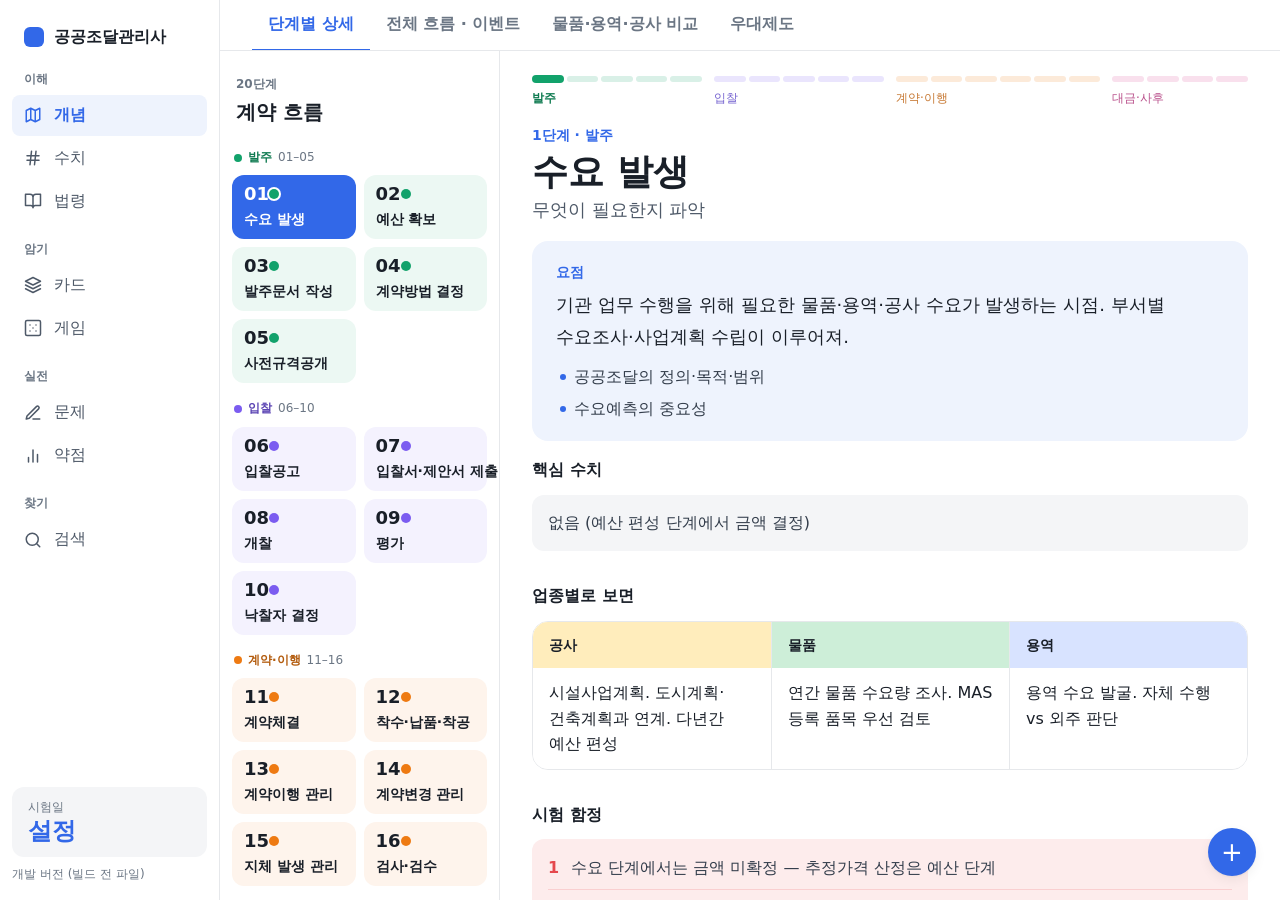
==== index.html @ 8020f6cd "법령 대조 5단계: 확정 오류 수정 146건 + 옛 값 금지 규칙 8개 - 필기 34건(1과목 점검 23건 포함, P1-038 삭제), 실기 68건, 화면·카드 44건(index." ====
<!DOCTYPE html>
<html lang="ko"><head>
<meta charset="UTF-8">
<meta name="viewport" content="width=device-width, initial-scale=1.0">
<title>공공조달관리사 학습앱 — Modernist</title>

<link rel="stylesheet" href="css/app.css">
</head>
<body data-mode="read">

<!-- 탭 바 -->
<div id="tabbar">
  <div class="sb-brand"><span class="sb-mark"></span>공공조달관리사</div>
  <nav class="sb-nav">
    <div class="sb-group" data-mode="read">이해</div>
    <button data-mode="read" class="tab-btn active" data-act="tab" data-tab="concept_tab"><svg width="18" height="18" viewBox="0 0 24 24" fill="none" stroke="currentColor" stroke-width="2" stroke-linecap="round" stroke-linejoin="round"><path d="M3 6l6-3 6 3 6-3v15l-6 3-6-3-6 3zM9 3v15M15 6v15"></path></svg><span>개념</span><em>01</em></button>
    <button data-mode="read" class="tab-btn" data-act="tab" data-tab="num_tab"><svg width="18" height="18" viewBox="0 0 24 24" fill="none" stroke="currentColor" stroke-width="2" stroke-linecap="round" stroke-linejoin="round"><path d="M4 9h16M4 15h16M10 3l-2 18M16 3l-2 18"></path></svg><span>수치</span><em>02</em></button>
    <button data-mode="read" class="tab-btn" data-act="tab" data-tab="law_tab"><svg width="18" height="18" viewBox="0 0 24 24" fill="none" stroke="currentColor" stroke-width="2" stroke-linecap="round" stroke-linejoin="round"><path d="M2 3h6a4 4 0 0 1 4 4v14a3 3 0 0 0-3-3H2zM22 3h-6a4 4 0 0 0-4 4v14a3 3 0 0 1 3-3h7z"></path></svg><span>법령</span><em>03</em></button>
    <div class="sb-group" data-mode="drill">암기</div>
    <button data-mode="drill" class="tab-btn" data-act="tab" data-tab="fc_tab"><svg width="18" height="18" viewBox="0 0 24 24" fill="none" stroke="currentColor" stroke-width="2" stroke-linecap="round" stroke-linejoin="round"><path d="M12 2L2 7l10 5 10-5-10-5zM2 17l10 5 10-5M2 12l10 5 10-5"></path></svg><span>카드</span><em>05</em></button>
    <button data-mode="drill" class="tab-btn" data-act="tab" data-tab="game_tab"><svg width="18" height="18" viewBox="0 0 24 24" fill="none" stroke="currentColor" stroke-width="2" stroke-linecap="round" stroke-linejoin="round"><path d="M4 2h16a2 2 0 0 1 2 2v16a2 2 0 0 1-2 2H4a2 2 0 0 1-2-2V4a2 2 0 0 1 2-2zM8 8h.01M16 8h.01M8 16h.01M16 16h.01M12 12h.01"></path></svg><span>게임</span><em>08</em></button>
    <div class="sb-group" data-mode="test">실전</div>
    <button data-mode="test" class="tab-btn" data-act="tab" data-tab="quiz_tab"><svg width="18" height="18" viewBox="0 0 24 24" fill="none" stroke="currentColor" stroke-width="2" stroke-linecap="round" stroke-linejoin="round"><path d="M12 20h9M16.5 3.5a2.1 2.1 0 0 1 3 3L7 19l-4 1 1-4z"></path></svg><span>문제</span><em>04</em></button>
    <button data-mode="test" class="tab-btn" data-act="tab" data-tab="weak_tab"><svg width="18" height="18" viewBox="0 0 24 24" fill="none" stroke="currentColor" stroke-width="2" stroke-linecap="round" stroke-linejoin="round"><path d="M18 20V10M12 20V4M6 20v-6"></path></svg><span>약점</span><em>06</em></button>
    <div class="sb-group">찾기</div>
    <button class="tab-btn" data-act="tab" data-tab="search_tab"><svg width="18" height="18" viewBox="0 0 24 24" fill="none" stroke="currentColor" stroke-width="2" stroke-linecap="round" stroke-linejoin="round"><path d="M21 21l-4.35-4.35M11 19a8 8 0 1 0 0-16 8 8 0 0 0 0 16z"></path></svg><span>검색</span><em>07</em></button>
  </nav>
  <button class="sb-dday" data-act="examDate" title="시험일 설정"><small>시험일</small><b id="ddayN">설정</b></button>
  <div class="build-stamp" id="buildStamp"></div>
</div>
<div class="rec-nudge" id="recNudge" role="status" hidden><span class="rn-txt"></span><button class="btn filled btn-sm" data-act="exportRec">지금 저장</button><button class="btn btn-sm" data-act="recLater">나중에</button></div>

<!-- ①③③ 마인드맵 탭 -->
<!-- 전체 플로우 -->
<div class="tab-content active" id="concept_tab" data-mode="read">
  <div class="subbar">
    <button class="sub-btn active" data-sub="sub_step" data-act="sub">단계별 상세</button>
    <button class="sub-btn" data-sub="sub_flow" data-act="sub">전체 흐름 · 이벤트</button>
    <button class="sub-btn" data-sub="sub_cmp" data-act="sub">물품·용역·공사 비교</button>
    <button class="sub-btn" data-sub="sub_pref" data-act="sub">우대제도</button>
  </div>
  <div class="sub-content active" id="sub_step"><div class="sp-wrap"><div class="sp-index" id="step_index"></div><div class="sp-detail" id="step_root"></div></div></div>
  <div class="sub-content" id="sub_flow"><div class="page-wrap" id="flow_root"></div></div>
  <div class="sub-content" id="sub_cmp"><div class="page-wrap" id="cmp_root"></div></div>

  <div class="sub-content" id="sub_pref">
<div class="page-wrap pref">
<div class="page-title">우대제도 기업 유형별 비교</div>
<p class="page-sub mb-6">1권 4~5장. 기본 소액수의(물품·용역 2천만원 이하)에서 <b>무엇이 달라지는지</b>를 기준으로 정리</p>
<p class="page-sub page-note">※ 수치는 국가계약법 시행령(시행 2026.6.3.) 기준 요지. 실제 적용 전 국가법령정보센터 원문 확인</p>

<!-- ── 2026 법령 체크 ── -->
<div class="law-alert">
  <div class="law-alert-hd">2026.9 현행 법령 대조 결과 — 교재 수치와 다른 항목</div>
  <p class="law-alert-sub">2021.7. 국가계약법 시행령 개정으로 우대기업 수의 한도가 5천만원 → 1억원으로 올라갔고, 5천만원은 <b>1인 견적 가능 한도</b>로만 남았다. 교재(1권)가 이 개정 전 수치를 쓰고 있을 가능성이 크므로 시험에서는 <b>출제 기준 연도</b>를 먼저 확인할 것.</p>
  <div class="tbl-wrap mb-0">
  <table class="chg">
    <thead><tr><th>항목</th><th>기존 앱 내용</th><th>현행(2026.9)</th><th>근거</th></tr></thead>
    <tbody>
    <tr><td>여성기업·장애인기업 수의 한도</td><td><s>5천만원 이하</s></td><td><b class="new">2천만원 초과 ~ 1억원 이하</b><br><span class="dim">5천만원 이하는 1인 견적 가능, 초과분은 나라장터 2인 이상 견적</span></td><td>국가계약법 시행령 §26①5호가목5) / §30</td></tr>
    <tr><td>사회적기업 수의 한도</td><td><s>5천만원 이하</s><br><s>근거: 사회적기업육성법 §12</s></td><td><b class="new">2천만원 초과 ~ 1억원 이하</b><br><span class="dim">사회적협동조합·자활기업·마을기업 포함(재정경제부장관 요건 충족 시). 육성법 §12는 우선구매 조항이고, 한도 근거는 국가계약법 시행령</span></td><td>국가계약법 시행령 §26①5호가목5)다)</td></tr>
    <tr><td>소기업·소상공인</td><td>없음</td><td><b class="new">2천만원 초과 ~ 1억원 이하 수의 가능</b><br><span class="dim">판로지원법 §4: 1억원 미만 물품·용역은 소기업·소상공인 우선조달(제한경쟁)</span></td><td>국가계약법 시행령 §26①5호가목3) / 판로지원법 시행령 §2조의2</td></tr>
    <tr><td>청년창업기업</td><td>없음</td><td><b class="new">5천만원 이하</b> 수의 가능</td><td>국가계약법 시행령 §26①5호가목7)</td></tr>
    <tr><td>공사 소액수의</td><td><s>1억원 미만</s></td><td><b class="new">종합 4억 · 전문 2억 · 기타 1.6억원 이하</b></td><td>국가계약법 시행령 §26①5호가목1)</td></tr>
    <tr><td>혁신제품 지정기간</td><td><s>2년</s><br><s>근거: 정부혁신법</s></td><td><b class="new">기본 3년</b> + 연장 최대 3년(1차 1년, 2차 2년)<br><span class="dim">'정부혁신법'이라는 법률은 없음</span></td><td>조달사업법 §27 · 시행령 §33 / 국가계약법 시행령 §26①5호사목</td></tr>
    <tr><td>우수조달물품 지정기간</td><td>3년, 연장 최대 3년(총 6년)</td><td>지정 3년, 연장은 종합평가에 따라 <b class="new">1~3년 차등</b>(2019년부터 10년 상한 폐지)<br><span class="dim">'총 6년'은 수의계약 가능 기간의 상한(§26②)으로는 맞음</span></td><td>우수조달물품 지정관리규정 / 국가계약법 시행령 §26②</td></tr>
    <tr><td>중증장애인생산품 · 기본 소액수의 2천만원</td><td colspan="2"><span class="ok">✔ 변동 없음</span> — 금액 제한 없이 수의, 의무구매 1% 이상 / 물품·용역 2천만원 이하</td><td>§26①4호다목 / §26①5호가목2)</td></tr>
    </tbody>
  </table>
  </div>
  <p class="law-alert-foot">지방계약법 시행령 §25·§30도 같은 구조(우대기업 1억원, 1인 견적 5천만원). 단, 지방은 사회적기업 등에 <b>취약계층 고용비율(행안부 고시)</b> 충족을 추가로 요구. 부처 명칭은 2025년 조직개편으로 기획재정부 → <b>재정경제부</b>.</p>
</div>

<!-- ── 한눈에 비교 ── -->
<div class="section-hd" style="--sc:#86D4A0"><div class="s-icon"></div>한눈에 비교 — 물품·용역 수의계약 한도 (현행)</div>
<div class="tbl-wrap">
  <table class="cmp">
    <thead><tr><th>대상</th><th class="c">수의 한도</th><th class="c">1인 견적</th><th>비고</th></tr></thead>
    <tbody>
    <tr><td>일반(모든 기업)</td><td class="c v-base">2천만원 이하</td><td class="c">가능</td><td>기본 기준</td></tr>
    <tr><td>소기업·소상공인</td><td class="c v-up">1억원 이하</td><td class="c">2천만원까지</td><td>2천만 초과분은 2인 이상 견적</td></tr>
    <tr><td>여성기업</td><td class="c v-up">1억원 이하</td><td class="c">5천만원까지</td><td>여성기업지원법 §2 확인기업</td></tr>
    <tr><td>장애인기업</td><td class="c v-up">1억원 이하</td><td class="c">5천만원까지</td><td>장애인기업활동촉진법 §2</td></tr>
    <tr><td>사회적기업 등</td><td class="c v-up">1억원 이하</td><td class="c">5천만원까지</td><td>사회적협동조합·자활기업·마을기업 포함</td></tr>
    <tr><td>청년창업기업</td><td class="c v-up">5천만원 이하</td><td class="c">—</td><td>중소기업창업지원법 §2</td></tr>
    <tr><td>중증장애인생산품</td><td class="c v-free">제한 없음</td><td class="c">—</td><td>생산시설과 직접 계약 · 의무구매 1%</td></tr>
    <tr><td>우수조달물품</td><td class="c v-free">제한 없음</td><td class="c">—</td><td>인증 유효기간 내, 최대 6년</td></tr>
    <tr><td>혁신제품</td><td class="c v-free">제한 없음</td><td class="c">—</td><td>혁신장터 · 지정기간 내</td></tr>
    <tr><td>녹색제품</td><td class="c v-none">한도 변화 없음</td><td class="c">—</td><td>의무구매 방식</td></tr>
    </tbody>
  </table>
</div>
<p class="pref-note">공사 소액수의는 별도: 종합공사 4억 · 전문공사 2억 · 그 밖의 공사 1.6억원 이하.</p>

<!-- ── 유형별 상세 ── -->
<div class="section-hd" style="--sc:#1F8A4C"><div class="s-icon"></div>유형별 상세</div>

<div class="pref-card" style="--pc:#86D4A0">
  <div class="pref-card-hd">중소기업 지원 조달</div>
  <table class="kv">
    <tbody><tr><th>근거</th><td>중소기업제품 구매촉진 및 판로지원에 관한 법률(판로지원법)</td></tr>
    <tr><th>핵심 제도</th><td>① <b>중소기업자간 경쟁제품</b> — 지정 품목은 중소기업만 참가하는 별도 경쟁입찰<br>② <b>공사용자재 직접구매</b> — 대형공사 발주 시 중소기업 생산 자재 분리 구매<br>③ <b>소기업·소상공인 우선조달</b> — 1억원 미만 물품·용역은 소기업·소상공인 제한경쟁, 2천만 초과~1억 수의 가능</td></tr>
    <tr class="pt"><th>시험 포인트</th><td>수의 한도 변화보다 <b>경쟁 방식 자체</b>가 달라짐(중기간 경쟁입찰)</td></tr>
  </tbody></table>
</div>

<div class="pref-card" style="--pc:#FFC94D">
  <div class="pref-card-hd">여성기업 · 장애인기업 — 수의 한도 상향</div>
  <table class="kv kv3">
    <tbody><tr><th></th><td class="hd">여성기업</td><td class="hd">장애인기업</td></tr>
    <tr><th>근거</th><td>여성기업지원에 관한 법률</td><td>장애인기업활동 촉진법</td></tr>
    <tr><th>수의 한도</th><td class="v-up">1억원 이하</td><td class="v-up">1억원 이하</td></tr>
    <tr><th>1인 견적</th><td>5천만원 이하</td><td>5천만원 이하</td></tr>
    <tr><th>구매목표</th><td>물품·용역 5% · 공사 3% 이상</td><td>총 구매액 1% 이상</td></tr>
    <tr><th>공통</th><td colspan="2">기본 2천만원의 <b>5배</b> / 나라장터에서 해당 기업 확인 후 적용</td></tr>
  </tbody></table>
</div>

<div class="pref-card" style="--pc:#FFA26B">
  <div class="pref-card-hd">중증장애인생산품 — 금액 제한 없음</div>
  <table class="kv">
    <tbody><tr><th>근거</th><td>중증장애인생산품 우선구매 특별법 / 국가계약법 시행령 §26①4호다목</td></tr>
    <tr><th>핵심</th><td class="v-free">금액 제한 없이 수의계약 가능 (의무구매 대상)</td></tr>
    <tr><th>구매목표</th><td>총 구매액의 <b>1% 이상</b> 의무구매</td></tr>
    <tr class="pt"><th>시험 포인트</th><td>장애인<b>기업</b>(1억 이하) vs 중증장애인<b>생산품</b>(금액 무제한) 혼동 주의</td></tr>
  </tbody></table>
</div>

<div class="pref-card" style="--pc:#1F8A4C">
  <div class="pref-card-hd">사회적기업 등 — 수의 한도 상향</div>
  <table class="kv">
    <tbody><tr><th>근거</th><td>국가계약법 시행령 §26①5호가목5)다) — 사회적기업·사회적협동조합·자활기업·마을기업(재정경제부장관 요건 충족)</td></tr>
    <tr><th>수의 한도</th><td class="v-up">1억원 이하</td><td></td></tr>
    <tr><th>우선구매</th><td>사회적기업 육성법 §12 — 공공기관 우선구매 (구매계획·실적 공표, 목표 비율 규정은 없음)</td></tr>
    <tr class="pt"><th>시험 포인트</th><td>ESG·공공조달 연계 사례로 출제 (1권 5장). 지방계약은 취약계층 고용비율 추가 요건</td></tr>
  </tbody></table>
</div>

<div class="pref-card" style="--pc:#9DB8FF">
  <div class="pref-card-hd">녹색제품 — 의무구매 방식</div>
  <table class="kv">
    <tbody><tr><th>근거</th><td>녹색제품 구매촉진에 관한 법률</td></tr>
    <tr><th>구조</th><td>수의 한도 변화가 아니라 <b>의무구매 대상 지정</b> — 환경표지제품·우수재활용(GR)제품·저탄소제품</td></tr>
    <tr><th>생애주기비용</th><td>LCC(Life Cycle Cost) 고려 — 최저가가 아닌 운영비용 포함 평가</td></tr>
    <tr class="pt"><th>시험 포인트</th><td>다른 우대제도(수의 한도↑)와 달리 <b>입찰 방식은 동일</b>, <b>구매 의무</b>만 부과</td></tr>
  </tbody></table>
</div>

<div class="pref-card" style="--pc:#FFC94D">
  <div class="pref-card-hd">⭐ 우수조달물품 · 혁신제품 — 제품 인증에 따른 수의</div>
  <table class="kv kv3">
    <tbody><tr><th></th><td class="hd">우수조달물품</td><td class="hd">혁신제품</td></tr>
    <tr><th>근거</th><td>조달사업법 시행령 §30 / 국가계약법 시행령 §26①3호바목</td><td>조달사업법 §27 / 국가계약법 시행령 §26①5호사목</td></tr>
    <tr><th>수의계약</th><td>가능 — 쇼핑몰 제3자단가 또는 총액계약</td><td>가능 — 혁신장터</td></tr>
    <tr><th>지정기간</th><td>3년, 연장 1~3년 차등 (수의는 최대 6년)</td><td>3년, 연장 최대 3년</td></tr>
    <tr><th>공통</th><td colspan="2">기업 유형 우대(여성·장애인 등)가 아닌 <b>제품 자체의 품질·혁신 인증</b>에 따른 우대</td></tr>
  </tbody></table>
</div>

</div>
  </div>

</div>

<!-- 핵심 수치 -->
<div class="tab-content" id="num_tab" data-mode="read">
<div class="page-wrap">
<div class="page-title">핵심 <span>수치</span></div>
<p class="page-sub mb-18">시험 빈출 비율·기한·한도 + 계산 예시</p>
<div class="rev-panel">
<h3>최근 법령 개정 반영 사항 (이 앱에서 수정된 수치)</h3>
<table>
<tbody><tr><td class="nm">① PQ (입찰참가자격 사전심사)</td><td class="old">—</td><td class="new">의무 대상 없음 · 발주기관이 정함(시행령 제13조 "선정할 수 있다") — 200억 이상 교량·터널·항만 등은 사전심사요령 [별표2] 심사기준</td></tr>
<tr><td class="nm">② 종합심사낙찰제</td><td class="old">300억 이상</td><td class="new">추정가격 100억원 이상 (시행령 42조④ / 100억 미만은 적격심사)</td></tr>
<tr><td class="nm">③ 적격심사 낙찰하한율</td><td class="old">87.745% 단일</td><td class="new">공사 10억 미만 89.745 / 10~50억 88.745 / 50~100억 87.495% · 물품(조달청) 고시금액 미만 86.245%, 이상 82.495% · 중기간 경쟁 이행능력심사 89.995% — 아래 표</td></tr>
<tr><td class="nm">④ 대금 지연이자</td><td class="old">연 1.5% 고정</td><td class="new">금융기관 대출평균금리 적용 (계산문제는 제시 조건 사용)</td></tr>
<tr><td class="nm">⑤ 수의계약 한도 표현</td><td class="old">~ 미만</td><td class="new">법령 표현 "이하"로 통일</td></tr>
<tr><td class="nm">⑥ 협상계약 체결 기한</td><td class="old">5일 이내</td><td class="new">협상 성립(낙찰통지) 후 10일 이내</td></tr>
<tr><td class="nm">⑦ 사전규격공개</td><td class="old">—</td><td class="new">국가계약: 물품·용역 경쟁입찰은 금액 관계없이 5일(긴급 3일) 공개(집행기준 제77조) · 지방계약: 5천만원 미만·긴급·비밀 등 면제(지방계약법 시행령 제32조의2)</td></tr>
</tbody></table>
<div class="rev-note">※ 공사 적격심사 하한율은 50~100억 2025.10.30, 그 밖의 구간 2026.1.30 입찰공고분부터 적용 — 실제 시험은 공고문의 출제 기준 시점을 반드시 확인. 협상계약 10일은 공사입찰유의서 §19(낙찰통지 후 10일) 기준.</div>
</div>


<div class="section-hd" style="--sc:#FFA26B"><div class="s-icon">%</div>보증금 · 이행보증</div>
<div class="grid">
  <div class="card" style="--c:#FFA26B"><div class="num">5<span class="unit">%</span></div><div class="card-label">입찰보증금</div><div class="card-desc">입찰금액의 5% 이상(경제위기 고시 기간엔 2.5% 이상 가능, 면제 사유 있음). 낙찰 후 미계약 시 국고 귀속. 현금·보증서·보험증권 가능</div></div>
  <div class="card" style="--c:#FFA26B"><div class="num">10<span class="unit">%</span></div><div class="card-label">계약보증금</div><div class="card-desc">공사·물품·용역 모두 계약금액의 10% 이상 (시행령 50조①)</div></div>
  <div class="card" style="--c:#FFC94D"><div class="num">15<span class="unit">%</span></div><div class="card-label">용역 이행보증 (계약보증금 방식)</div><div class="card-desc">용역에서 이행보증을 요구할 때 고르는 방법 중 하나 (용역계약일반조건 10조). 공사 계약보증금은 10%</div></div>
  <div class="card" style="--c:#FFC94D"><div class="num">40<span class="unit">%</span></div><div class="card-label">공사이행보증서</div><div class="card-desc">공사는 계약보증금(10%) 대신 계약금액의 40% 보증 (시행령 52조①)</div></div>
  <div class="card" style="--c:#FFC94D"><div class="num">50<span class="unit">%</span></div><div class="card-label">저가낙찰 이행보증</div><div class="card-desc">예정가격 70% 미만 저가낙찰 공사 → 이행보증 50%로 상향</div></div>
  <div class="card" style="--c:#FFA26B"><div class="num">3<span class="unit">%</span></div><div class="card-label">하자보수보증금 (물품)</div><div class="card-desc">필요 시 계약금액의 3%</div></div>
  <div class="card" style="--c:#FFA26B"><div class="num">2<span class="unit">%</span></div><div class="card-label">하자보수보증금 (용역)</div><div class="card-desc">필요 시 계약금액의 2%</div></div>
  <div class="card" style="--c:#FFA26B"><div class="num">공종별</div><div class="card-label">하자보수보증금 (공사)</div><div class="card-desc">공종별 하자보수보증률·담보기간 별도 적용</div></div>
</div>

<div class="section-hd" style="--sc:#86D4A0"><div class="s-icon"></div>선금 — 총 한도</div>
<div class="grid">
  <div class="card" style="--c:#86D4A0"><div class="num">70<span class="unit">%</span></div><div class="card-label">선금 총 한도</div><div class="card-desc">계약금액의 70% 초과 불가. 선급금보증서 제출 필수</div></div>
</div>

<div class="section-hd" style="--sc:#86D4A0"><div class="s-icon"></div>공사 선금 — 최초 신청 시 지급액</div>
<div class="grid">
  <div class="card" style="--c:#86D4A0"><div class="num">30<span class="unit">%</span></div><div class="card-label">100억 이상 공사</div><div class="card-desc">계약금액의 30% — 최초 신청 시 이 금액까지 청구 후 14일 내 지급</div></div>
  <div class="card" style="--c:#86D4A0"><div class="num">40<span class="unit">%</span></div><div class="card-label">20억 ~ 100억 미만</div><div class="card-desc">계약금액의 40% — 최초 신청 시 이 금액까지 청구 후 14일 내 지급</div></div>
  <div class="card" style="--c:#86D4A0"><div class="num">50<span class="unit">%</span></div><div class="card-label">20억 미만 공사</div><div class="card-desc">계약금액의 50% — 최초 신청 시 이 금액까지 청구 후 14일 내 지급</div></div>
</div>

<div class="section-hd" style="--sc:#86D4A0"><div class="s-icon"></div>물품 제조·용역 선금 — 최초 신청 시 지급액</div>
<div class="grid">
  <div class="card" style="--c:#86D4A0"><div class="num">30<span class="unit">%</span></div><div class="card-label">10억 이상</div><div class="card-desc">계약금액의 30% — 최초 신청 시 이 금액까지 청구 후 14일 내 지급</div></div>
  <div class="card" style="--c:#86D4A0"><div class="num">40<span class="unit">%</span></div><div class="card-label">3억 ~ 10억 미만</div><div class="card-desc">계약금액의 40% — 최초 신청 시 이 금액까지 청구 후 14일 내 지급</div></div>
  <div class="card" style="--c:#86D4A0"><div class="num">50<span class="unit">%</span></div><div class="card-label">3억 미만</div><div class="card-desc">계약금액의 50% — 최초 신청 시 이 금액까지 청구 후 14일 내 지급</div></div>
</div>

<div class="section-hd" style="--sc:#9DB8FF"><div class="s-icon"></div>지체상금률 (1일당)</div>
<div class="grid">
  <div class="card" style="--c:#FFC94D"><div class="num">0.05<span class="unit">%</span></div><div class="card-label">공사</div><div class="card-desc">1일 지체당 계약금액의 0.05% (= 1/2000)</div></div>
  <div class="card" style="--c:#86D4A0"><div class="num">0.075<span class="unit">%</span></div><div class="card-label">물품 제조·구매</div><div class="card-desc">1일 지체당 계약금액의 0.075%</div></div>
  <div class="card" style="--c:#9DB8FF"><div class="num">0.125<span class="unit">%</span></div><div class="card-label">용역·수리·가공·대여·기타</div><div class="card-desc">1일 지체당 계약금액의 0.125%</div></div>
  <div class="card" style="--c:#FFA26B"><div class="num">0.15<span class="unit">%</span></div><div class="card-label">군용 음식료품</div><div class="card-desc">1일 지체당 계약금액의 0.15%</div></div>
  <div class="card" style="--c:#FFA26B"><div class="num">0.25<span class="unit">%</span></div><div class="card-label">운송·보관·양곡가공</div><div class="card-desc">1일 지체당 계약금액의 0.25% (가장 높음)</div></div>
  <div class="card" style="--c:#FFA26B"><div class="num">30<span class="unit">%</span></div><div class="card-label">지체상금 한도</div><div class="card-desc">누적 한도는 계약금액의 30%</div></div>
</div>

<div class="calc-box">
  <div class="box-ttl c-green">지체상금 계산식 + 예시</div>
  <div class="calc-formula">
    지체상금 = 계약금액 × 지체상금률 × 지체일수
  </div>
  <div class="calc-ex">
    <strong>예 1.</strong> 계약금액 1억원 물품 제조·구매 계약이 8일 지체된 경우<br>
    → 100,000,000 × 0.00075 × 8 = <strong>600,000원</strong><br><br>
    <strong class="c-orange">예 2.</strong> 계약금액 5억원 공사가 10일 지체된 경우<br>
    → 500,000,000 × 0.0005 × 10 = <strong>2,500,000원</strong><br><br>
    <strong class="c-green">예 3.</strong> 계약금액 2억원 용역이 20일 지체된 경우<br>
    → 200,000,000 × 0.00125 × 20 = <strong>5,000,000원</strong><br><br>
    <strong class="c-red">한도:</strong> 위 금액이 계약금액의 30%를 초과하면 30%까지만 부과
  </div>
</div>

<div class="section-hd" style="--sc:#1F8A4C"><div class="s-icon"></div>기한</div>
<div class="grid">
  <div class="card" style="--c:#1F8A4C"><div class="num">14<span class="unit">일</span></div><div class="card-label">검사 처리</div><div class="card-desc">이행완료 통지일부터 14일 이내 검사</div></div>
  <div class="card" style="--c:#1F8A4C"><div class="num">5<span class="unit">일</span></div><div class="card-label">기성대가 지급 기한</div><div class="card-desc">기성검사 완료일부터 5일 이내 지급(그 뒤에 청구하면 청구일부터 5일)</div></div>
  <div class="card" style="--c:#1F8A4C"><div class="num">5<span class="unit">일</span></div><div class="card-label">대금 지급 (검사 후 청구)</div><div class="card-desc">청구일부터 5일 이내 지급</div></div>
  <div class="card" style="--c:#1F8A4C"><div class="num">3<span class="unit">일</span></div><div class="card-label">불가항력 지급</div><div class="card-desc">불가항력 사유 소멸일부터 3일 이내</div></div>
  <div class="card" style="--c:#1F8A4C"><div class="num">30<span class="unit">일</span></div><div class="card-label">기성대가 지급 주기</div><div class="card-desc">장기계약은 적어도 30일마다 기성대가 지급 원칙</div></div>
  <div class="card" style="--c:#1F8A4C"><div class="num">7<span class="unit">일</span></div><div class="card-label">입찰공고 기간 (원칙)</div><div class="card-desc">입찰서 제출마감일 전일부터 기산해 7일 전까지 공고 · 재공고·긴급은 5일 전까지</div></div>
  <div class="card" style="--c:#1F8A4C"><div class="num">5<span class="unit">일</span></div><div class="card-label">사전규격공개<span class="rev-badge">개정</span></div><div class="card-desc">물품·용역 경쟁입찰은 금액 관계없이 5일간 공개(긴급 3일간) · 그 해에 1회 이상 공개했으면 생략 가능</div></div>
  <div class="card" style="--c:#1F8A4C"><div class="num">10<span class="unit">일</span></div><div class="card-label">계약 체결 기한<span class="rev-badge">개정</span></div><div class="card-desc">낙찰통지(협상 성립) 후 10일 이내 계약 체결</div></div>
</div>

<div class="section-hd" style="--sc:#86D4A0"><div class="s-icon"></div>물가변동 조정</div>
<div class="grid">
  <div class="card" style="--c:#86D4A0"><div class="num">90<span class="unit">일</span></div><div class="card-label">조정 가능 시점</div><div class="card-desc">계약 체결일로부터 90일 경과 후 청구 가능</div></div>
  <div class="card" style="--c:#86D4A0"><div class="num">3<span class="unit">%</span></div><div class="card-label">변동 기준</div><div class="card-desc">물가 3% 이상 변동 시 조정 청구 가능</div></div>
</div>

<div class="section-hd" style="--sc:#9DB8FF"><div class="s-icon"></div>공사 하자담보책임기간 (대표)</div>
<div class="grid">
  <div class="card" style="--c:#9DB8FF"><div class="num">10<span class="unit">년</span></div><div class="card-label">철근콘크리트·철골</div><div class="card-desc">구조물 핵심 부위</div></div>
  <div class="card" style="--c:#9DB8FF"><div class="num">3<span class="unit">년</span></div><div class="card-label">방수공사</div><div class="card-desc">방수·단열 등 일반 보호 공사</div></div>
  <div class="card" style="--c:#9DB8FF"><div class="num">1<span class="unit">년</span></div><div class="card-label">일반 마감</div><div class="card-desc">도장·타일 등 마감 공사</div></div>
</div>

<div class="section-hd" style="--sc:#9DB8FF"><div class="s-icon"></div>낙찰·금액 기준</div>
<div class="grid">
  <div class="card" style="--c:#9DB8FF"><div class="num">89.745<span class="unit">%</span></div><div class="card-label">적격심사 낙찰하한율 (공사)<span class="rev-badge">개정</span></div><div class="card-desc">10억 미만 89.745% / 10~50억 88.745% / 50~100억 87.495% (2025~26 상향 개정)</div></div>
  <div class="card" style="--c:#9DB8FF"><div class="num">70<span class="unit">%</span></div><div class="card-label">저가낙찰 기준</div><div class="card-desc">예정가격 70% 미만 → 공사이행보증 50% 적용</div></div>
  <div class="card" style="--c:#9DB8FF"><div class="num">100<span class="unit">억↑</span></div><div class="card-label">종합심사낙찰제<span class="rev-badge">개정</span></div><div class="card-desc">추정가격 100억원 이상 공사에 적용 (시행령 42조④)</div></div>
  <div class="card" style="--c:#9DB8FF"><div class="num">200<span class="unit">억↑</span></div><div class="card-label">PQ 심사기준 구분</div><div class="card-desc">200억 이상 교량·터널·항만 등은 사전심사요령 [별표2] 기준 · PQ 실시 여부는 발주기관이 정함</div></div>
</div>
<div class="section-hd" style="--sc:#9DB8FF"><div class="s-icon"></div>낙찰하한율 — 공종·금액별 (현행 원문 계산식으로 산출)</div>
<div class="tbl-wrap floor-tbl"><table><colgroup><col style="width:17%"><col style="width:23%"><col style="width:14%"><col></colgroup>
<thead><tr><th>구분</th><th>금액 구간</th><th>낙찰하한율</th><th>근거 (통과점수 · 입찰가격 평점식)</th></tr></thead>
<tbody>
<tr><td rowspan="4">공사<br><small>건설공사 · 전기·정보통신·소방·국가유산공사</small></td><td>100억 이상</td><td>—</td><td>적격심사 아님 → 종합심사낙찰제 (시행령 제42조④)</td></tr>
<tr><td>50억 이상 100억 미만</td><td><b>87.495%</b></td><td>95점 · 50 − 2×|90 − 투찰률| (적격심사기준 [별표] 1)</td></tr>
<tr><td>10억 이상 50억 미만<br><small>전기 등은 10억 이상</small></td><td><b>88.745%</b></td><td>95점 · 70 − 4×|90 − 투찰률| ([별표] 2)</td></tr>
<tr><td>10억 미만</td><td><b>89.745%</b></td><td>95점 · 80·90 − 20×|90 − 투찰률| (3억 이상·미만, 전기 등 3억~10억은 70 − 20×) ([별표] 2~5)</td></tr>
<tr><td rowspan="3">물품<br><small>조달청 적격심사</small></td><td>제조 10억 이상</td><td><b>82.495%</b></td><td>85점 · 55 − 2×|90 − 투찰률| (조달청 물품구매적격심사 세부기준 [별표1])</td></tr>
<tr><td>제조 고시금액~10억 · 구매 고시금액 이상</td><td><b>82.495%</b></td><td>85점 · 70 − 2×|90 − 투찰률| ([별표2])</td></tr>
<tr><td>고시금액 미만</td><td><b>86.245%</b></td><td>85점 · 70 − 4×|90 − 투찰률| ([별표3])</td></tr>
<tr class="grp1"><td>물품<br><small>중소기업자간 경쟁 · 계약이행능력심사</small></td><td>모든 구간</td><td><b>89.995%</b></td><td>88점 · 50·55·70 − 4×|93 − 투찰률| (조달청 계약이행능력심사 세부기준 [별표1~4])</td></tr>
</tbody></table></div>
<div class="rev-note">※ 낙찰하한율 = 입찰가격 외 항목이 모두 만점일 때 통과점수에 닿는 가장 낮은 투찰률(예정가격 대비, 소수점 다섯째 자리 반올림 반영). 공사는 50~100억이 2025.10.30, 그 밖의 구간은 2026.1.30 입찰공고분부터(적격심사기준 부칙 제796호). 조달청 시설공사 세부기준(2026.7.1)도 같은 계산식. 용역은 종류(학술·시설·SW·폐기물 등)마다 계산식이 달라 이 표에 넣지 않음.</div>


</div>
</div>

<!-- ⑤ 단어카드 -->
<div class="tab-content" id="fc_tab" data-mode="drill">
  <div class="fc-wrap" id="fc_root"></div>
</div>

<!-- 문제 (필기/실기/오답) -->
<div class="tab-content" id="quiz_tab" data-mode="test">
  <div class="subbar">
    <button class="sub-btn active" data-act="sub" data-sub="sub_qz">필기 문제</button>
    <button class="sub-btn" data-act="sub" data-sub="sub_prac">실기 문제</button>
    <button class="sub-btn" data-act="sub" data-sub="sub_wn">오답노트</button>
  </div>
  <div class="sub-content active" id="sub_qz"><div class="qz-wrap" id="qz_root"></div></div>
  <div class="sub-content" id="sub_prac"><div class="qz-wrap" id="prac_root"></div></div>
  <div class="sub-content" id="sub_wn"><div class="qz-wrap" id="wn_root"></div></div>
</div>

<!-- 약점분석 -->
<div class="tab-content" id="weak_tab" data-mode="test">
  <div class="page-wrap" id="weak_root"></div>
</div>

<!-- 조달게임 (iframe 격리 실행) -->

<!-- 법령 탭 -->
<div class="tab-content" id="law_tab" data-mode="read">
<div class="page-wrap">
<div class="page-title">법령 <span>정리</span></div>
<p class="page-sub mb-6">①법령 지도(어떤 법이 적용되나) → ②계약 흐름별 조문 발췌 → ③제재(사건 순)</p>
<p class="page-sub page-note mb-24">※ 모든 조문은 <b>발췌·요지</b>임. 답안 작성 시 반드시 국가법령정보센터 원문 확인. 개정 = 2025~26 개정 반영 항목</p>
<details class="law-log" id="lawLog"></details>

<div class="section-hd" style="--sc:#FFC94D"><div class="s-icon"></div>① 법령 지도 — 법체계 순</div>
<div class="law-map">
<div class="lm"><h4>민법</h4><p>모든 계약의 기초. 성립(청약+승낙)·효력·해제/해지·도급·위임·화해. 공공계약도 사법상 계약 → 민법 보충 적용</p></div>
<div class="lm"><h4>국가계약법 (국가를 당사자로 하는 계약에 관한 법률)</h4><p>국가기관 계약의 기본법. 추정가격·예정가격, 계약방법, 입찰·낙찰, 계약체결·이행, 이의신청</p></div>
<div class="lm"><h4>지방계약법</h4><p>지자체·교육청 계약. 구조는 국가계약법과 유사하나 수의계약 한도 등 일부 상이</p></div>
<div class="lm"><h4>조달사업법</h4><p>조달청 중심. 계약체결 요청(중앙조달), 대금지급, 구매규격 사전공개, 수요기관 지원, 조달 공정성</p></div>
<div class="lm"><h4>전자조달법</h4><p>나라장터 운영 근거. 전자공고, 전자입찰서, 전자공개수의계약, 하도급 전자처리, 이용제한</p></div>
<div class="lm"><h4>공기업·준정부기관 계약사무규칙</h4><p>공공기관 적용. 국제입찰 범위, 중기간 경쟁제품 위탁 예외, 수의계약·이의신청 특칙</p></div>
</div>

<table class="law-vs">
<tbody><tr><th></th><th>국가계약법</th><th>지방계약법</th></tr>
<tr><td class="td-key">적용 대상</td><td>국가기관(중앙부처 등)</td><td>지자체·지방교육행정기관</td></tr>
<tr><td class="td-key">소액 수의 (물품·용역)</td><td>추정가격 2천만원 이하 1인 견적<br>(여성·장애인·사회적기업 등 1억원 이하, 1인 견적은 5천만원까지)</td><td>유사 구조이나 한도·특례 일부 상이 — 공고문 근거 법 확인 필수</td></tr>
<tr><td class="td-key">분쟁</td><td>국가계약분쟁조정위원회</td><td>지방계약분쟁조정위원회</td></tr>
</tbody></table>

<div class="section-hd" style="--sc:#86D4A0"><div class="s-icon"></div>② 계약 흐름 순 — 단계별 조문 발췌</div>

<div class="law-flow-step">1. 입찰참가자격 등록</div>
<div class="law-cite"><div class="src">국가계약법 시행령 §12 + 시행규칙 §14·§15 (발췌·요지)</div>
<div class="txt">경쟁입찰에 참가하려면 법령상 <b>허가·인가·면허·등록</b> 등 요건, 보안측정 적합판정(필요 시), 사업자등록 요건을 갖추어야 한다. 계약담당공무원은 미리 <b>입찰참가자격을 등록</b>하게 할 수 있고, 나라장터에 등록하면 다른 기관에도 등록한 것으로 본다.</div>
<div class="pt">→ 시험 포인트: 참가 요건 / 등록은 "하게 할 수 있다"(발주기관 재량) / 나라장터 등록은 다른 기관에도 효력</div></div>

<div class="law-flow-step">2. 사전규격공개 개정</div>
<div class="law-cite"><div class="src">계약예규 정부 입찰·계약 집행기준 §77 — 구매규격 사전공개 (발췌·요지)</div>
<div class="txt">물품·용역을 경쟁입찰로 살 때는 입찰공고 전에 구매규격을 나라장터에 <b>5일간(긴급 3일간)</b> 미리 공개해 의견을 받는다. <b>금액 기준은 없고</b>, 그 해에 1회 이상 공개한 경우 등은 생략할 수 있다.</div>
<div class="pt">→ 시험 포인트: 금액 기준 없음 / 기간 5일(긴급 3일) / 생략 사유 / 사전규격공개 ≠ 입찰공고</div></div>

<div class="law-flow-step">3. 입찰공고</div>
<div class="law-cite"><div class="src">국가계약법 시행령 §33·§35 (발췌·요지)</div>
<div class="txt">입찰공고는 <b>전자조달시스템(나라장터)</b>을 이용하여 하며, 입찰서 제출마감일 <b>전일부터 기산하여 7일 전</b>까지 공고한다. 공사에서 현장설명을 하지 않으면 추정가격 10억~50억 15일·50억 이상 40일, 협상에 의한 계약은 40일, 재공고·긴급 등은 5일 전까지.</div>
<div class="pt">→ 시험 포인트: 원칙 7일(전일부터 기산) / 공사 규모별 15·40일 / 협상 40일 / 재공고·긴급 5일 / 전자공고 원칙(전자조달법 연계)</div></div>

<div class="law-flow-step">4. 입찰·개찰</div>
<div class="law-cite"><div class="src">국가계약법 시행령 §37·§39 (발췌·요지)</div>
<div class="txt">입찰보증금은 입찰금액의 <b>100분의 5 이상</b>(경제위기로 재정경제부장관이 기간을 정해 고시하면 1천분의 25 이상, 법 §9① 단서의 면제 사유 있음). 낙찰자가 계약을 체결하지 아니하면 <b>국고 귀속</b>. 입찰서는 전자적으로 제출하며 무효입찰 사유에 해당하면 효력이 없다.</div>
<div class="pt">→ 시험 포인트: 5% / 귀속 요건 / 무효입찰 사유(자격 미달, 동일인 2통 등)</div></div>

<div class="law-flow-step">5. 낙찰자 결정 개정</div>
<div class="law-cite"><div class="src">국가계약법 시행령 §42 + 계약예규 적격심사기준 (발췌·요지)</div>
<div class="txt">추정가격 <b>100억원 이상</b> 공사는 <b>종합심사낙찰제</b>, 미만은 <b>적격심사</b>. 적격심사 낙찰하한율은 공사 규모별 <b>89.745 / 88.745 / 87.495%</b>, 물품 <b>86.245%</b>(조달청, 고시금액 미만) <b>(2025~26 상향 개정)</b>.</div>
<div class="pt">→ 시험 포인트: 100억 경계(개정) / 규모별 하한율(개정) / PQ는 발주기관 재량(200억↑ 교량 등은 [별표2] 기준)</div></div>

<div class="law-flow-step">6. 계약 체결 개정</div>
<div class="law-cite"><div class="src">국가계약법 §11 + 시행령 §50 + 공사입찰유의서 §19 (발췌·요지)</div>
<div class="txt">계약서에는 목적·금액·이행기간·계약보증금·지체상금 등을 기재하고 <b>당사자가 기명·날인 또는 서명</b>함으로써 확정된다. 낙찰자는 낙찰통지(협상 성립) 후 <b>10일 이내</b> 계약을 체결하여야 한다. 계약보증금은 계약금액의 <b>10% 이상</b>(공사 이행보증 등 별도).</div>
<div class="pt">→ 시험 포인트: 계약서 필수 기재사항 / 체결 기한 10일(개정) / 보증금 10%</div></div>

<div class="law-flow-step">7. 선금</div>
<div class="law-cite"><div class="src">계약예규 정부 입찰·계약 집행기준 (발췌·요지)</div>
<div class="txt">계약상대자가 청구하면 선금을 지급할 수 있으며, 최초 신청 시에는 규모별로 <b>아래 금액까지</b> 지급한다 — 공사 20억 미만 50% / 20~100억 40% / 100억 이상 30%, 물품 제조·용역 3억 미만 50% / 3~10억 40% / 10억 이상 30%. 최초 신청 시 이 금액을 넘지 않는 범위에서 청구일부터 14일 이내 지급한다(집행기준 제34조②④, 2026.4.1 개정). 선금은 <b>보증서 제출</b>을 조건으로 한다.</div>
<div class="pt">→ 시험 포인트: 최초 신청 시 지급 구간(14일 내) / 선금보증 / 기지급 선금은 기성대가에서 공제</div></div>

<div class="law-flow-step">8. 이행 · 계약변경</div>
<div class="law-cite"><div class="src">국가계약법 §19 + 시행령 §64~66 (발췌·요지)</div>
<div class="txt">물가변동·설계변경·그 밖의 계약내용 변경으로 계약금액 조정이 필요한 경우 이를 조정한다. 물가변동 조정은 계약 체결 후 <b>90일 경과</b> + 품목·지수 <b>3% 이상</b> 변동 시 가능.</div>
<div class="pt">→ 시험 포인트: 조정 3요건(물가변동·설계변경·기타) / 90일+3% 동시 충족</div></div>

<div class="law-flow-step">9. 검사 · 검수</div>
<div class="law-cite"><div class="src">국가계약법 §14 + 시행령 §55 (발췌·요지)</div>
<div class="txt">계약상대자가 이행을 완료한 때에는 통지를 받은 날부터 <b>14일 이내</b> 검사를 하여야 한다.</div>
<div class="pt">→ 시험 포인트: 14일 / 검사조서 작성 / 검사 ≠ 검수 구분(물품 납품검사)</div></div>

<div class="law-flow-step">10. 대금 지급 개정</div>
<div class="law-cite"><div class="src">국가계약법 §15 + 시행령 §58 (발췌·요지)</div>
<div class="txt">검사 완료 후 대가 청구를 받은 날부터 <b>5일 이내</b> 지급하여야 하며, 기한 초과 시 <b>지연이자</b>를 지급한다. 지연이자율은 <b>금융기관 대출평균금리</b>를 적용한다 <b>(연 1.5% 고정 아님)</b>. 장기계속계약 등 기성대가는 적어도 <b>30일마다</b> 지급.</div>
<div class="pt">→ 시험 포인트: 5일 / 지연이자 산식(미지급액×초과일수×금리÷365) / 불가항력 소멸 후 3일</div></div>

<div class="law-flow-step">11. 지체상금 · 하자 · 종결</div>
<div class="law-cite"><div class="src">시행령 §74 + 시행규칙 §75 + 건설산업기본법 시행령 §30 + 계약예규 (발췌·요지)</div>
<div class="txt">정당한 이유 없이 이행을 지체하면 <b>지체상금(공사 0.05 / 물품 0.075 / 용역 0.125% 일할)</b>을 계약금액에서 공제하며 한도는 <b>30%</b>. 공사는 하자담보책임기간(철근콘크리트 <b>10년</b> 등) 동안 <b>하자보수보증금</b>을 납부한다.</div>
<div class="pt">→ 시험 포인트: 율 암기 / 한도 30% / 하자기간은 공종별</div></div>

<div class="section-hd" style="--sc:#FFA26B"><div class="s-icon"></div>③ 6장 공정조달 관리 — 위반 발생 시 사건 순</div>

<div class="law-flow-step">위반 발생 → ① 보증금 귀속</div>
<div class="law-cite"><div class="src">국가계약법 §12 (발췌·요지)</div>
<div class="txt">계약상대자가 계약상 의무를 이행하지 아니한 때에는 <b>계약보증금을 국고에 귀속</b>시킨다.</div>
<div class="pt">→ 쟁점: 귀속의 법적 성격(손해배상액 예정) / 일부 이행 시 비율 귀속 다툼</div></div>

<div class="law-flow-step">② 계약 해제·해지</div>
<div class="law-cite"><div class="src">계약일반조건 + 민법 §543 이하 (발췌·요지)</div>
<div class="txt">이행 지체·불능, 부정당 행위 등의 경우 계약을 <b>해제(소급 소멸) 또는 해지(장래 소멸)</b>할 수 있다.</div>
<div class="pt">→ 시험 포인트: 해제 vs 해지 효과 구분 / 사유별 사후조치(기성 정산 등)</div></div>

<div class="law-flow-step">③ 부정당업자 제재</div>
<div class="law-cite"><div class="src">국가계약법 §27 (발췌·요지)</div>
<div class="txt">담합, 허위서류 제출, 뇌물, 계약 불이행 등을 한 자에게는 <b>2년 이내</b> 범위에서 <b>입찰참가자격을 제한</b>하며, 이를 즉시 다른 기관에 통보·공개한다.</div>
<div class="pt">→ 쟁점: 제재는 처분(행정쟁송 대상) / 제재기간 중 전 기관 효력 / 과징금 갈음 가능</div></div>

<div class="law-flow-step">④ 부당이득 환수 · 불공정행위 제재</div>
<div class="law-cite"><div class="src">조달사업법 — 불공정 조달행위 (발췌·요지)</div>
<div class="txt">허위서류·원산지 위반 등 불공정 조달행위로 얻은 <b>부당이득은 환수</b>하고, 가산금을 부과할 수 있다.</div>
<div class="pt">→ 시험 포인트: 부정당 제재(자격 제한)와 부당이득 환수(금전)는 병과 가능</div></div>

<div class="law-flow-step">⑤ 이의신청 · 분쟁조정</div>
<div class="law-cite"><div class="src">국가계약법 §28~29 (발췌·요지)</div>
<div class="txt">국제입찰 등 일정 규모 이상 계약에서 불이익을 받은 자는 발주기관에 <b>이의신청</b>할 수 있고, 결과에 불복하면 <b>국가계약분쟁조정위원회</b>에 조정을 청구할 수 있다.</div>
<div class="pt">→ 시험 포인트: 이의신청 → 조정 2단계 / 지방계약은 지방계약분쟁조정위</div></div>

</div>
</div>

<!-- 검색 탭 -->
<div class="tab-content" id="search_tab">
  <div class="srch-box">
    <input id="srchInput" type="text" placeholder="문제·카드·해설 검색 (예: 지체상금, 적격심사, 89.745)" autocomplete="off">
    <div class="srch-filters" id="srchFilters">
      <button class="active" data-act="srchFilter" data-f="all">전체</button>
      <button data-act="srchFilter" data-f="q">필기</button>
      <button data-act="srchFilter" data-f="p">실기</button>
      <button data-act="srchFilter" data-f="c">카드</button>
    </div>
    <div class="srch-hint" id="srchHint">키워드를 입력하면 필기·실기 문제와 단어카드를 한 번에 찾습니다.</div>
  </div>
  <div class="srch-res" id="srchRes"></div>
</div>

<div class="tab-content" id="game_tab" data-mode="drill">
  <iframe id="gameFrame" title="조달게임"></iframe>
</div>
<aside class="side-memo" aria-label="탭 메모">
  <div class="sd-note"><div class="sd-note-hd"><span class="sd-note-lbl" id="sideMemoLbl">메모</span><button class="sd-note-bold" data-act="bold" aria-label="굵게">B</button></div>
  <div class="sd-note-ed" id="sideMemo" contenteditable="true" data-placeholder="공부하면서 떠오른 걸 적어 두세요. 탭마다 따로 저장돼요."></div></div>
</aside>
<button id="new-sticky-btn" data-act="stickyNew" title="새 포스트잇 추가">+</button>

<script src="js/version.js"></script>
<script src="js/store.js"></script>
<script src="data/steps.js"></script>
<script src="data/cards.js"></script>
<script src="data/questions.js"></script>
<script src="data/syllabus.js"></script>
<script src="data/prac.js"></script>
<script src="data/law-log.js"></script>
<script src="js/tabs.js"></script>
<script src="js/quiz-engine.js"></script>
<script src="js/law-api.js"></script>
<script src="js/main.js"></script>
</body>
</html>
---- css/app.css ----
/* ═══════════════════════════════════════════════════════════════
   공공조달관리사 학습앱 — 디자인 기준 (2026-09-26 새로 정리)
   색: 회색 9단계 + 강조 파랑 1 + 의미색(정답·오답·주의·메모)
       구역 4색(--z1~4)은 계약 흐름에서만, 업종 3색(--gs·--mp·--yy)은 공사·물품·용역 표시에서만
   글자: 12 · 14 · 16 · 18 · 20 · 24 · 30 · 36 · 40
   모서리: 8 · 12 · 16 · 알약   간격: 4 · 8 · 12 · 16 · 24 · 32 · 48
   ═══════════════════════════════════════════════════════════════ */
:root{
  --bg:#FFFFFF; --surface:#F4F5F7; --surface-2:#EAECEF; --surface-3:#DCDFE3;
  --line:#E6E8EB;
  --text:#191F28; --text-2:#333D4B; --text-3:#4E5968; --text-4:#6B7684;
  --accent:#3268E8; --accent-strong:#1F55C7; --accent-soft:#EEF3FD;
  --good:#1F8A4C; --good-soft:#EAF6EE;
  --bad:#E5484D;  --bad-soft:#FDECEC;
  --warn:#B45309; --warn-soft:#FFF4E0;
  --memo:#FFF8D6;
  --z1:#12A26B; --z2:#7B5CF0; --z3:#EE7A12; --z4:#DB3F8E;
  --gs:#FFD66B; --mp:#8FD9A8; --yy:#A9C1FF;
  --r-sm:8px; --r-md:12px; --r-lg:16px; --pill:999px;
  --shadow:0 1px 2px rgba(25,31,40,.06),0 4px 12px rgba(25,31,40,.06);
  --sb:220px;
  --font:'Pretendard Variable',Pretendard,-apple-system,BlinkMacSystemFont,'Apple SD Gothic Neo','Malgun Gothic',system-ui,sans-serif;
}
.c-gs{--cc:var(--gs)}.c-mp{--cc:var(--mp)}.c-yy{--cc:var(--yy)}

/* ── 기본 ── */
*{box-sizing:border-box;margin:0;padding:0}
html,body{height:100%}
body{background:var(--bg);color:var(--text);font-family:var(--font);font-size:16px;line-height:1.6;word-break:keep-all;overflow-wrap:break-word;height:100vh;overflow:hidden;-webkit-font-smoothing:antialiased}
button,input,textarea{font-family:inherit;color:inherit}
button{border-radius:var(--r-md)}
:focus{outline:none}:focus-visible{outline:2px solid var(--accent);outline-offset:2px}
::selection{background:rgba(50,104,232,.2)}
a{color:var(--accent);text-underline-offset:3px}
b,strong{font-weight:700}
table,.num,.num-pill,.card-desc{font-variant-numeric:tabular-nums}
::-webkit-scrollbar{width:8px;height:8px}::-webkit-scrollbar-track{background:transparent}::-webkit-scrollbar-thumb{background:var(--surface-3);border-radius:var(--pill)}
[contenteditable][data-placeholder]:empty:before{content:attr(data-placeholder);color:var(--text-4);pointer-events:none}
.mb-0{margin-bottom:0}.mb-6{margin-bottom:8px}.mb-18{margin-bottom:16px}.mb-24{margin-bottom:24px}
.c-green{color:var(--good)}.c-orange{color:var(--warn)}.c-red{color:var(--bad)}

/* ── 사이드바 (휴대폰·패드 세로는 아래 하단 탭) ── */
#tabbar{position:fixed;top:0;left:0;bottom:0;width:var(--sb);z-index:200;background:var(--bg);border-right:1px solid var(--line);display:flex;flex-direction:column;padding:24px 0 16px}
.sb-brand{display:flex;align-items:center;gap:10px;padding:0 24px 16px;font-size:16px;font-weight:800}
.sb-mark{width:20px;height:20px;border-radius:6px;background:var(--accent);flex-shrink:0}
.sb-nav{display:flex;flex-direction:column;gap:2px;padding:0 12px}
.sb-group{padding:16px 12px 4px;font-size:12px;font-weight:700;color:var(--text-4)}
.sb-group:first-child{padding-top:4px}
.tab-btn{display:flex;align-items:center;gap:12px;width:100%;padding:10px 12px;border:0;border-radius:var(--r-sm);background:none;color:var(--text-3);font-size:16px;font-weight:500;text-align:left;cursor:pointer;transition:background-color .12s}
.tab-btn svg{flex-shrink:0}
.tab-btn em{display:none}
.tab-btn:not(.active):hover{background:var(--surface)}
.tab-btn.active{background:var(--accent-soft);color:var(--accent);font-weight:700}
.sb-dday{display:block;width:calc(100% - 24px);margin:auto 12px 0;padding:12px 16px;border:0;border-radius:var(--r-md);background:var(--surface);text-align:left;cursor:pointer}
.sb-dday small{display:block;font-size:12px;color:var(--text-4)}
.sb-dday b{display:block;margin-top:2px;font-size:24px;font-weight:800;line-height:1.1;color:var(--accent)}
.rec-nudge{position:fixed;left:calc(var(--sb) + 16px);bottom:16px;z-index:210;display:flex;flex-wrap:wrap;align-items:center;gap:8px 10px;max-width:min(620px,calc(100% - var(--sb) - 104px));padding:12px 16px;border:1px solid var(--line);border-radius:var(--r-lg);background:var(--bg);box-shadow:0 4px 16px rgba(25,31,40,.08)}
.rec-nudge[hidden]{display:none}
.rn-txt{flex:1 1 260px;font-size:15px;line-height:1.5;color:var(--text-2)}
.build-stamp{margin:8px 12px 0;font-size:12px;color:var(--text-4);font-variant-numeric:tabular-nums}

/* ── 탭 영역 · 위쪽 작은 탭 ── */
.tab-content{display:none;position:fixed;top:0;left:var(--sb);right:0;bottom:0;overflow-y:auto;overflow-x:hidden;background:var(--bg)}
.tab-content.active{display:block}
#concept_tab{display:none;flex-direction:column}
#concept_tab.active{display:flex}
#concept_tab .sub-content.active{flex:1;min-height:0;overflow-y:auto;overflow-x:hidden}
#concept_tab #sub_step.active{overflow:hidden}
.subbar{position:sticky;top:0;z-index:50;display:flex;padding:0 32px;background:var(--bg);border-bottom:1px solid var(--line);overflow-x:auto;scrollbar-width:none}
.subbar::-webkit-scrollbar{display:none}
.sub-btn{flex-shrink:0;padding:14px 16px;margin-bottom:-1px;border:0;border-radius:0;border-bottom:2px solid transparent;background:none;color:var(--text-4);font-size:16px;font-weight:600;white-space:nowrap;cursor:pointer}
.sub-btn:hover{color:var(--text)}
.sub-btn.active{color:var(--accent);border-bottom-color:var(--accent)}
.sub-content{display:none}
.sub-content.active{display:block}

/* ── 페이지 공통 ── */
.page-wrap,.fc-wrap,.qz-wrap{max-width:1040px;padding:32px 32px 96px}
.fc-wrap,.qz-wrap{max-width:880px}
.page-title,.flow-title{font-size:30px;font-weight:800;line-height:1.2;color:var(--text);margin-bottom:8px}
.flow-title span,.page-title span{color:inherit}
.page-sub,.flow-sub{font-size:16px;color:var(--text-4);margin-bottom:32px}
.page-note{margin-bottom:24px;font-size:14px;color:var(--text-3)}
.section-hd{display:flex;align-items:center;gap:8px;margin:48px 0 16px;font-size:18px;font-weight:700;color:var(--text)}
.s-icon{display:none}
.box,.calc-box{background:var(--surface);border-radius:var(--r-lg);padding:16px 20px;margin-bottom:12px}
.box:last-child{margin-bottom:0}
.calc-box{margin-bottom:32px}
.box-ttl{font-size:14px;font-weight:700;margin-bottom:12px}
.calc-formula{background:var(--bg);border-radius:var(--r-md);padding:12px 16px;margin-bottom:12px;font-size:16px;text-align:center}
.calc-ex{font-size:16px;color:var(--text-3);line-height:1.8}
.calc-ex strong:not([class]){color:var(--text)}

/* ── 버튼 ── */
.btn{display:inline-flex;align-items:center;gap:6px;padding:10px 16px;border:0;border-radius:var(--r-sm);background:var(--surface-2);color:var(--text-2);font-size:14px;font-weight:600;white-space:nowrap;cursor:pointer;transition:transform .12s ease-out,background-color .12s}
.btn:hover{background:var(--surface-3)}
.btn.filled{background:var(--accent);color:#fff}
.btn.filled:hover{background:var(--accent-strong)}
.btn-sm{padding:6px 12px;font-size:14px}
.btn-xs{padding:2px 8px;font-size:12px;margin-left:8px}
.btn.c-red{background:var(--bad-soft);color:var(--bad)}
.btn.c-ink,.btn.c-mute,.btn.c-gray,.btn.c-text,.btn.c-orange,.btn.c-olive{background:var(--surface-2);color:var(--text-2)}
.btn:active,.menu-card:active,.fc-ans:active,.fc-cat:active{transform:scale(.97)}

/* ── 알약 필터 (흐름·검색) ── */
.fl-filters,.srch-filters{display:flex;gap:4px;width:max-content;max-width:100%;padding:4px;border-radius:var(--r-md);background:var(--surface)}
.fl-filters{margin-bottom:24px}
.srch-filters{margin-top:12px;flex-wrap:wrap}
.fl-filters button,.srch-filters button{padding:6px 16px;border:0;border-radius:var(--r-sm);background:none;color:var(--text-3);font-size:14px;font-weight:600;white-space:nowrap;cursor:pointer}
.fl-filters button.active,.srch-filters button.active{background:var(--bg);color:var(--text);box-shadow:var(--shadow)}
.fl-filters button[class*="c-"]::before{content:"";display:inline-block;width:8px;height:8px;margin-right:6px;border-radius:50%;background:var(--cc);vertical-align:1px}
.fl-filters button.active[class*="c-"]{background:color-mix(in srgb,var(--cc) 45%,var(--bg));box-shadow:none}
.fl-filter-note{margin:-16px 0 16px;font-size:14px;font-weight:600;color:var(--accent)}

/* ── 표 (한 가지 모양: 흰 바탕 · 옅은 선 · 머리는 작은 회색 글자) ── */
table{width:100%;border-collapse:separate;border-spacing:0;background:var(--bg);border:1px solid var(--line);border-radius:var(--r-lg);overflow:hidden;font-size:16px}
.tbl-wrap{margin-bottom:32px;border:1px solid var(--line);border-radius:var(--r-lg);overflow:auto}
.tbl-wrap table{border:0;border-radius:0}
th,td{padding:12px 16px;text-align:left;vertical-align:top;line-height:1.6;border-bottom:1px solid var(--line)}
thead th{font-size:12px;font-weight:600;color:var(--text-4);white-space:nowrap}
tbody th{font-size:14px;font-weight:600;color:var(--text-4);white-space:nowrap}
td{color:var(--text-2)}
tr:last-child>td,tr:last-child>th{border-bottom:0}
tbody tr:hover>td,tbody tr:hover>th{background:var(--surface)}

/* ── 수치 탭 · 숫자 카드 ── */
.grid{display:grid;grid-template-columns:repeat(auto-fill,minmax(220px,1fr));gap:12px;margin-bottom:32px}
.card{position:relative;background:var(--surface);border-radius:var(--r-lg);padding:16px 20px}
.num{font-size:40px;font-weight:800;line-height:1;color:var(--text);margin-bottom:8px}
.unit{font-size:16px;font-weight:600;color:var(--text-4);margin-left:2px}
.card-label{font-size:16px;font-weight:700;color:var(--text);margin:8px 0 4px}
.card-desc{font-size:14px;color:var(--text-3);line-height:1.6}
.rev-badge{display:inline-block;margin-left:6px;padding:1px 8px;border-radius:var(--pill);background:var(--warn-soft);color:var(--warn);font-size:12px;font-weight:700;vertical-align:middle}
.rev-panel{background:var(--surface);border-radius:var(--r-lg);padding:20px;margin-bottom:24px}
.rev-panel h3{margin:0 0 12px;font-size:18px;font-weight:700}
.rev-panel td{font-size:14px}
.rev-panel td.nm{font-weight:600;color:var(--text);white-space:nowrap}
.rev-panel td.old{color:var(--text-4);text-decoration:line-through;white-space:nowrap}
.rev-panel td.new{font-weight:600;color:var(--text)}
.rev-note{margin-top:12px;font-size:14px;color:var(--text-3);line-height:1.6}
.floor-tbl table{table-layout:fixed}
.floor-tbl td{word-break:keep-all}
.floor-tbl td[rowspan],.floor-tbl tr.grp1 td:first-child{vertical-align:middle;font-weight:700;color:var(--text);background:var(--surface)}
.floor-tbl td b{font-size:18px;color:var(--text);white-space:nowrap}
.floor-tbl small{font-weight:500;color:var(--text-3)}
.floor-tbl{margin-bottom:12px}

/* ── 개념 · 단계 (목록 + 상세) ── */
.sp-wrap{display:grid;grid-template-columns:280px minmax(0,1fr);height:100%;min-height:0}
.sp-index{display:grid;grid-template-rows:auto minmax(0,1fr);border-right:1px solid var(--line);overflow:hidden}
.sp-head{padding:24px 16px 12px}
.sp-head .kicker{font-size:12px;font-weight:600;color:var(--text-4)}
.sp-head .ttl{margin-top:2px;font-size:20px;font-weight:800}
.sp-tiles{display:grid;grid-template-columns:repeat(2,minmax(0,1fr));grid-auto-rows:auto;align-content:start;gap:8px;padding:0 12px 16px;overflow-y:auto;overflow-x:hidden}
.sp-zone{grid-column:1/-1;display:flex;align-items:center;gap:6px;padding:8px 2px 0;font-size:12px;font-weight:700;color:color-mix(in srgb,var(--zc) 75%,#000)}
.sp-zone::before{content:"";width:8px;height:8px;border-radius:50%;background:var(--zc)}
.sp-zone span{font-weight:500;color:var(--text-4);font-variant-numeric:tabular-nums}
.sp-tile{display:flex;flex-direction:column;justify-content:space-between;min-height:64px;padding:10px 12px;border:0;border-radius:var(--r-md);background:color-mix(in srgb,var(--zc) 8%,var(--bg));color:var(--text);text-align:left;cursor:pointer}
.sp-tile:hover{background:color-mix(in srgb,var(--zc) 16%,var(--bg))}
.sp-tile.sel{background:var(--accent);color:#fff}
.sp-tile .tn{display:flex;justify-content:space-between;align-items:center;font-size:18px;font-weight:800;line-height:1}
.sp-tile .tz{width:10px;height:10px;border-radius:50%;background:var(--zc)}
.sp-tile.sel .tz{box-shadow:0 0 0 2px #fff}
.sp-tile .tl{margin-top:6px;font-size:14px;font-weight:600;white-space:nowrap;overflow:hidden;text-overflow:ellipsis}
.sp-detail{container-type:inline-size;overflow-y:auto;overflow-x:hidden;padding:24px 32px 64px}
.sp-nav{display:flex;justify-content:space-between;gap:16px;margin-top:24px;padding-top:12px;border-top:1px solid var(--line)}
.sp-nav button{padding:4px 0;border:0;background:none;color:var(--text-4);font-size:14px;font-weight:600;cursor:pointer}
.sp-nav button.next{color:var(--accent)}
.sp-nav button:hover{text-decoration:underline}

.zone-bar{display:flex;gap:12px;margin:0 0 16px}
.zb-seg{min-width:0}
.zb-bars{display:flex;align-items:center;gap:3px;height:8px}
.zb-bars i{flex:1;height:6px;border-radius:var(--pill);background:color-mix(in srgb,var(--zc) 16%,var(--bg))}
.zb-bars i.done{background:color-mix(in srgb,var(--zc) 55%,var(--bg))}
.zb-bars i.cur{height:8px;background:var(--zc)}
.zb-seg span{display:block;margin-top:6px;font-size:12px;white-space:nowrap;color:color-mix(in srgb,var(--zc) 70%,var(--text-4))}
.zb-seg.on span{font-weight:700;color:color-mix(in srgb,var(--zc) 75%,#000)}

.sd-card{margin-bottom:16px}
.sd-main{min-width:0}
.sd-layout{display:grid;grid-template-columns:minmax(0,1fr) 280px;column-gap:32px;row-gap:16px;align-items:start}
@container (max-width:760px){.sd-layout{grid-template-columns:1fr}}
.sd-head,.sd-fig{grid-column:1/-1}
.sd-kicker{font-size:14px;font-weight:600;color:var(--accent)}
.sd-name{margin-top:4px;font-size:36px;font-weight:800;line-height:1.15}
.sd-tagline{margin-top:4px;font-size:18px;color:var(--text-3)}
.sd-fig,.fe-fig{background:var(--surface);border-radius:var(--r-lg);padding:20px}
.sd-fig svg,.fe-fig svg{display:block;width:100%;max-width:880px;height:auto}
.fe-fig{margin-bottom:24px;overflow-x:auto}
.fe-svg{display:block;max-width:100%;height:auto;font-family:inherit}
.sd-sec-title{margin:32px 0 12px;font-size:16px;font-weight:700;color:var(--text)}
.sd-sec-title:first-child{margin-top:0}
.sd-desc{font-size:18px;line-height:1.75;color:var(--text-2)}
.sd-terms{display:flex;flex-wrap:wrap;gap:8px}
.sd-term{padding:6px 12px;border:1px solid var(--line);border-radius:var(--pill);background:var(--bg);color:var(--text);font-size:14px;font-weight:500;white-space:nowrap;cursor:pointer}
.sd-term:hover{background:var(--surface)}
.sd-term.active{background:var(--accent);border-color:var(--accent);color:#fff;font-weight:600}
.sd-term-detail{display:none;margin-top:12px;padding:12px 16px;border-radius:var(--r-md);background:var(--accent-soft);font-size:16px;line-height:1.7;color:var(--text-2)}
.sd-term-detail.show{display:block}
.sd-num-box{background:var(--surface);border-radius:var(--r-md);padding:12px 16px;font-size:16px;color:var(--text-2);line-height:2}
.num-pill{display:inline-block;padding:0 4px;margin:0 1px;border-radius:6px;background:var(--surface-2);font-weight:800;color:var(--text)}
.hl-num{padding:0 3px;border-radius:6px;background:var(--surface-2);font-weight:700;color:var(--text)}
.hl-trap{font-weight:700;color:var(--bad)}
.kv-tbl{font-size:16px}
.kv-tbl th{width:30%;background:var(--surface)}
.kv-tbl .num-pill{padding:0;background:none;font-size:inherit}
.pt-list{list-style:none;display:flex;flex-direction:column;gap:6px}
.pt-list li{position:relative;padding-left:18px;font-size:16px;line-height:1.6;color:var(--text-2)}
.pt-list li::before{content:"";position:absolute;left:4px;top:.62em;width:6px;height:6px;border-radius:50%;background:var(--accent)}
.doc-chips{display:flex;flex-wrap:wrap;gap:6px}
.doc-chips span{padding:4px 10px;border-radius:var(--r-sm);background:var(--surface);font-size:14px;color:var(--text-2)}
.sd-check{background:var(--good-soft);border-radius:var(--r-md);padding:8px 16px;margin-bottom:8px}
.sd-check-row{display:flex;gap:8px;align-items:flex-start;padding:6px 0;border-bottom:1px solid rgba(31,138,76,.12);font-size:14px;line-height:1.5;color:var(--text-2)}
.sd-check-row:last-child{border-bottom:0}
.sd-check-row>span:first-child{flex-shrink:0}
.sd-trap{background:var(--bad-soft);border-radius:var(--r-md);padding:8px 16px;margin-bottom:8px}
.sd-trap-row{display:flex;gap:12px;align-items:flex-start;padding:8px 0;font-size:16px;line-height:1.6;color:var(--text-2)}
.sd-trap-row+.sd-trap-row{border-top:1px solid rgba(229,72,77,.18)}
.sd-trap-row b{flex-shrink:0;color:var(--bad)}
.sd-amt{background:var(--warn-soft);border-radius:var(--r-md);padding:16px;margin-bottom:8px}
.sd-amt-ttl{margin-bottom:8px;font-size:14px;font-weight:700;color:var(--warn)}
.sd-amt-item{margin-bottom:8px;padding-bottom:8px;border-bottom:1px solid rgba(180,83,9,.12)}
.sd-amt-item:last-child{border-bottom:0;margin-bottom:0;padding-bottom:0}
.sd-amt-hd{display:flex;flex-wrap:wrap;align-items:center;gap:6px;margin-bottom:4px}
.sd-amt-act{flex-shrink:0;padding:2px 6px;border-radius:6px;background:var(--bg);font-size:12px;color:var(--text-3)}
.sd-amt-term{font-size:18px;font-weight:700;color:var(--warn)}
.sd-amt-sub{font-size:14px;color:var(--text-4);word-break:break-all}
.sd-amt-desc{font-size:14px;line-height:1.55;color:var(--text-3)}
.sd-note{background:var(--memo);border-radius:var(--r-md);padding:16px}
.sd-note-hd{display:flex;align-items:center;justify-content:space-between;margin-bottom:8px}
.sd-note-lbl{font-size:14px;font-weight:700;color:var(--text-3)}
.sd-note-bold{padding:2px 10px;border:0;border-radius:var(--r-sm);background:var(--bg);font-size:14px;font-weight:700;cursor:pointer}
.sd-note-ed{width:100%;min-height:80px;font-size:16px;line-height:1.7;color:var(--text);outline:none;word-break:break-word;white-space:pre-wrap}

/* 공부 한 단위: 요점 → 도식 → 핵심 수치 → 업종별 → 함정 → 확인 퀴즈 → 더 보기 */
.sd-key{grid-column:1/-1;padding:20px 24px;border-radius:var(--r-lg);background:var(--accent-soft)}
.sd-key-lbl{margin-bottom:6px;font-size:14px;font-weight:700;color:var(--accent)}
.sd-key .sd-desc{margin-bottom:12px;color:var(--text)}
.sd-key .pt-list li{color:var(--text-2)}
.sd-sec-title small{margin-left:6px;font-size:12px;font-weight:500;color:var(--text-4)}
.sd-main>.sd-sec-title:first-child{margin-top:0}
.sdq{margin-bottom:12px;padding:16px 20px;border:1px solid var(--line);border-radius:var(--r-lg)}
.sdq-q{margin-bottom:12px;font-size:16px;font-weight:700;line-height:1.6}
.sdq-opts{display:flex;flex-direction:column;gap:8px}
.sdq-opt{width:100%;padding:12px 14px;border:1px solid var(--line);border-radius:var(--r-md);background:var(--bg);font-size:16px;line-height:1.5;text-align:left;cursor:pointer}
.sdq-opt:hover:not(:disabled){background:var(--surface)}
.sdq-opt:disabled{cursor:default;color:var(--text-4)}
.sdq-opt.ok{border-color:var(--good);background:var(--good-soft);color:var(--good);font-weight:600}
.sdq-opt.ng{border-color:var(--bad);background:var(--bad-soft);color:var(--bad)}
.sdq-verdict{margin-top:12px;font-size:14px;font-weight:700}
.sdq-verdict.ok{color:var(--good)}.sdq-verdict.ng{color:var(--bad)}
.sd-more{margin-top:24px;border-top:1px solid var(--line);padding-top:12px}
.sd-more summary{padding:8px 0;font-size:14px;font-weight:600;color:var(--text-3);cursor:pointer}
.sd-more[open] summary{margin-bottom:4px}
/* 공사·물품·용역 비교 표 (머리행 = 업종 색) */
.cmp-tbl{margin:0 0 8px}
.cmp-tbl table{table-layout:fixed}
.cmp-tbl thead th{background:color-mix(in srgb,var(--cc) 45%,var(--bg));color:var(--text);font-size:14px;font-weight:700;border-bottom:0}
.cmp-tbl td{font-size:16px;color:var(--text);word-break:keep-all}
.cmp-tbl td+td,.cmp-tbl th+th{border-left:1px solid var(--line)}
.cmp-tbl .dim{opacity:.35}

/* ── 전체 흐름 ── */
.fe-map{display:grid;grid-template-columns:repeat(4,minmax(0,1fr));margin:8px 0 32px}
.fm-z{position:relative;padding-top:52px}
.fm-no{position:absolute;top:0;left:22px;z-index:1;font-size:36px;font-weight:800;line-height:1;color:color-mix(in srgb,var(--zc) 80%,#000);font-variant-numeric:tabular-nums}
.fm-no small{display:block;margin-bottom:2px;font-size:12px;font-weight:700;letter-spacing:.1em}
.fm-body{height:100%;padding:24px 30px 20px 36px;background:color-mix(in srgb,var(--zc) calc(8% + var(--k) * 5%),var(--bg));clip-path:polygon(0 0,calc(100% - 22px) 0,100% 50%,calc(100% - 22px) 100%,0 100%,22px 50%)}
.fm-z:first-child .fm-body{clip-path:polygon(0 0,calc(100% - 22px) 0,100% 50%,calc(100% - 22px) 100%,0 100%);padding-left:22px;border-radius:12px 0 0 12px}
.fm-z:last-child .fm-body{clip-path:polygon(0 0,100% 0,100% 100%,0 100%,22px 50%);border-radius:0 12px 12px 0}
.fm-body b{display:block;margin-bottom:4px;font-size:20px;font-weight:800;color:color-mix(in srgb,var(--zc) 80%,#000)}
.fm-body p{margin:0 0 12px;font-size:14px;line-height:1.5;color:var(--text-3)}
.fm-body ol{list-style:none}
.fm-body li a{display:flex;gap:8px;padding:4px 0;font-size:16px;font-weight:600;color:var(--text);text-decoration:none}
.fm-body li a span{font-weight:700;color:color-mix(in srgb,var(--zc) 80%,#000);font-variant-numeric:tabular-nums}
.fm-body li a:hover{text-decoration:underline}
.fe-index{position:sticky;top:0;z-index:20;display:flex;gap:4px;margin:0 0 32px;padding:6px 0;background:var(--bg);border-bottom:1px solid var(--line);overflow-x:auto;scrollbar-width:none}
.fe-index::-webkit-scrollbar{display:none}
.fe-index a{flex:0 0 auto;display:flex;align-items:baseline;gap:6px;padding:8px 12px;border-radius:var(--pill);font-size:14px;font-weight:600;color:var(--text-3);text-decoration:none;white-space:nowrap}
.fe-index a b{font-size:12px;color:var(--accent)}
.fe-index a:hover{background:var(--surface);color:var(--text)}
.fe-zone{display:flex;align-items:baseline;gap:12px;margin:48px 0 16px;padding:14px 20px;border-radius:var(--r-lg);background:color-mix(in srgb,var(--zc) 10%,var(--bg))}
.fe-zone-mark{width:10px;height:10px;align-self:center;flex-shrink:0;border-radius:50%;background:var(--zc)}
.fe-zone-n{font-size:24px;font-weight:800;color:color-mix(in srgb,var(--zc) 80%,#000)}
.fe-zone-d{font-size:14px;color:var(--text-3)}
.fe-step{padding:32px 0 48px;border-top:1px solid var(--line)}
.fe-step:first-of-type{border-top:0;padding-top:0}
.fe-hd{display:flex;gap:16px;align-items:flex-start;margin-bottom:24px}
.fe-num{flex-shrink:0;min-width:64px;font-size:48px;font-weight:800;line-height:.95;color:var(--accent)}
.fe-ttl{font-size:30px;font-weight:800;line-height:1.15;text-wrap:balance}
.fe-thesis{max-width:62ch;margin-top:6px;font-size:18px;line-height:1.6;color:var(--text-3)}
.fe-body{max-width:66ch}
.fe-body p{margin:0 0 12px;font-size:18px;line-height:1.8;color:var(--text-2)}
.fe-body p:last-child{margin-bottom:0}
.fe-lbl{display:block;margin-bottom:8px;font-size:14px;font-weight:700;color:var(--text-3)}
.fe-lbl.mt-20{margin-top:24px}
.fe-kv{max-width:72ch;margin-top:16px;border-top:1px solid var(--line)}
.fe-kv-row{display:grid;grid-template-columns:96px 1fr;gap:12px;padding:10px 0;border-bottom:1px solid var(--line);font-size:16px;line-height:1.7;color:var(--text-2)}
.fe-kv-row .fe-lbl{margin:0;padding-top:4px}
.fe-kv-row .pt-list li{font-size:16px}
.fe-trap{max-width:66ch;margin:24px 0;padding:12px 20px;border-radius:var(--r-md);background:var(--bad-soft);font-size:16px;line-height:1.7;color:var(--text)}
.fe-trap .fe-lbl{margin-bottom:4px;color:var(--bad)}
.fe-evs{margin-top:24px}
.fe-ev{background:var(--surface);border-radius:var(--r-md);padding:12px 16px;margin-bottom:8px}
.fe-ev-n{margin-bottom:6px;font-size:16px;font-weight:700}
.fe-ev-row{display:flex;gap:10px;align-items:flex-start;padding:6px 0;border-bottom:1px solid var(--line)}
.fe-ev-row:last-of-type{border-bottom:0}
.fe-ev-docs{margin-top:8px;padding-top:6px;border-top:1px dashed var(--line);font-size:14px;color:var(--text-4)}
.fl-chip{flex-shrink:0;min-width:52px;margin-top:2px;padding:3px 8px;border-radius:var(--pill);background:var(--surface-3);font-size:12px;font-weight:700;text-align:center;color:var(--text)}
.fl-chip.gs{background:var(--gs)}.fl-chip.mp{background:var(--mp)}.fl-chip.yy{background:var(--yy)}
.fl-chip.warn{background:var(--bad);color:#fff}
.fl-val{flex:1;font-size:16px;line-height:1.65;color:var(--text-2);white-space:pre-line}
.fl-hl{padding:0 3px;border-radius:4px;background:var(--surface-2);font-weight:700;color:var(--text)}
.fl-row.hi{background:var(--surface-2);padding:6px}

/* ── 물품·용역·공사 비교 탭 ── */
.bm-card{padding:0 0 8px;margin-bottom:24px}
.bm-card.gs{--cc:var(--gs)}.bm-card.mp{--cc:var(--mp)}.bm-card.yy{--cc:var(--yy)}
.bm-hd{margin-bottom:12px;font-size:20px;font-weight:800}
.bm-hd{display:inline-block;padding:4px 14px;border-radius:var(--pill);background:color-mix(in srgb,var(--cc) 45%,var(--bg))}
.bm-item{background:var(--surface);border-radius:var(--r-md);padding:12px 16px;margin-bottom:8px}
.bm-item-hd{display:flex;justify-content:space-between;align-items:center;gap:10px;margin-bottom:8px}
.bm-name{font-size:16px;font-weight:700}
.bm-tag{padding:2px 8px;border-radius:var(--pill);background:var(--bg);font-size:12px;font-weight:600;color:var(--text-3);white-space:nowrap}
.bm-kv{font-size:16px}
.bm-kv th{width:96px}
.cmptab{font-size:16px}
.cmptab th.gs{--cc:var(--gs)}.cmptab th.mp{--cc:var(--mp)}.cmptab th.yy{--cc:var(--yy)}
.cmptab th.gs,.cmptab th.mp,.cmptab th.yy{background:color-mix(in srgb,var(--cc) 45%,var(--bg));color:var(--text);font-size:14px;font-weight:700}
.cmptab td:first-child{font-weight:600;color:var(--text);white-space:nowrap}
.cmptab .th-step{width:110px}

/* ── 우대제도 ── */
.pref .law-alert{background:var(--accent-soft);border-radius:var(--r-lg);padding:16px 24px;margin-bottom:32px}
.pref .law-alert-hd{margin-bottom:8px;font-size:18px;font-weight:700}
.pref .law-alert-sub{margin-bottom:16px;font-size:16px;line-height:1.7;color:var(--text-2)}
.pref .law-alert-foot{margin-top:12px;font-size:14px;line-height:1.7;color:var(--text-3)}
.pref .pref-note{margin:-16px 0 16px;font-size:14px;color:var(--text-3)}
.pref .pref-card{background:var(--surface);border-radius:var(--r-lg);padding:20px;margin-bottom:24px}
.pref .pref-card-hd{margin-bottom:12px;font-size:18px;font-weight:800}
.pref .new{font-weight:700;color:var(--text)}
.pref .ok{font-weight:700;color:var(--good)}
.pref .dim{display:block;margin-top:3px;font-size:14px;color:var(--text-4)}
.pref table.kv th{width:96px}
.pref table.kv td.hd{font-size:14px;font-weight:700;color:var(--text)}
.pref table.kv tr.pt th,.pref table.kv tr.pt td{color:var(--good)}
.pref table.chg{min-width:620px}
.pref table.chg td:first-child,.pref table.cmp td:first-child{font-weight:600;color:var(--text);white-space:nowrap}
.pref table.chg td:last-child{font-size:14px;color:var(--text-4)}
.pref table.chg s{color:var(--text-4)}
.pref table.cmp{min-width:520px}
.pref th.c,.pref td.c{white-space:nowrap}
.pref td.v-base,.pref td.v-up,.pref td.v-free,.pref td.v-none{font-weight:700}
.pref .v-up{color:var(--accent)}.pref .v-base{color:var(--good)}

/* ── 법령 ── */
.lawapi{background:var(--surface);border-radius:var(--r-lg);padding:16px 20px;margin:0 0 24px}
.lawapi h3{margin:0 0 4px;font-size:18px;font-weight:700}
.lawapi .la-sub{margin-bottom:12px;font-size:14px;color:var(--text-3)}
.lawapi .la-row{display:flex;flex-wrap:wrap;gap:8px;margin-bottom:8px}
.lawapi input{flex:1;min-width:140px;padding:10px 12px;border:1px solid var(--line);border-radius:var(--r-sm);background:var(--bg);font-size:16px}
.lawapi button{padding:10px 16px;border:0;border-radius:var(--r-sm);background:var(--accent);color:#fff;font-size:14px;font-weight:700;cursor:pointer}
.lawapi button.ghost{background:var(--surface-2);color:var(--text)}
.la-list{display:flex;flex-direction:column;gap:4px;margin:8px 0}
.lawapi .la-item{padding:8px 12px;border:1px solid var(--line);border-radius:var(--r-sm);background:var(--bg);color:var(--text);font-weight:500;text-align:left}
.la-item small{margin-left:6px;color:var(--text-3)}
.lawapi .la-item.on{border-color:var(--accent);box-shadow:inset 3px 0 0 var(--accent)}
.la-meta{margin:8px 0;font-size:14px;color:var(--text-3)}
.la-meta b{color:var(--text)}
.la-msg{padding:6px 0;font-size:14px;color:var(--text-3)}
.la-msg.err{color:var(--bad)}
.la-art{margin:6px 0;padding:10px 12px;border:1px solid var(--line);border-radius:var(--r-sm);background:var(--bg);font-size:16px;line-height:1.75;white-space:pre-wrap}
.la-art .la-h{display:block;margin-bottom:2px;font-weight:800}
.la-art .la-h a{margin-left:8px;font-size:12px;font-weight:600;text-decoration:none}
.la-art .la-p{display:block;margin-top:3px}
.la-art .la-i{display:block;padding-left:1.2em}
.la-art .la-m{display:block;padding-left:2.4em}
.la-art mark,.srch-card mark,.law-cite .txt b{padding:0 2px;border-radius:3px;background:#FFF1C2;color:var(--text)}
.lawapi .la-src-btn{float:right;margin-left:6px;padding:2px 10px;border-radius:var(--pill);background:var(--accent-soft);color:var(--accent);font-size:12px;font-weight:700}
.la-orig{margin-top:10px;padding-top:8px;border-top:1px dashed var(--line)}
.la-orig .la-tag{display:inline-block;margin-bottom:4px;padding:1px 6px;border-radius:6px;background:var(--good-soft);color:var(--good);font-size:12px;font-weight:700}
.law-log{background:var(--surface);border-radius:var(--r-lg);padding:14px 20px;margin:0 0 24px}
.law-log summary{display:flex;justify-content:space-between;align-items:center;gap:10px;font-size:16px;cursor:pointer}
.law-log summary span{font-size:14px;color:var(--text-4)}
.law-log[open] summary{margin-bottom:12px}
.law-log .tbl-wrap{background:var(--bg);margin-bottom:0}
.law-log td,.law-log th{font-size:14px}
.ll-entry+.ll-entry{margin-top:16px}
.ll-hd{margin-bottom:8px;font-size:14px;color:var(--text-3)}
.ll-kind{display:inline-block;margin-right:6px;padding:1px 8px;border-radius:var(--pill);background:var(--surface-2);font-size:12px;font-weight:700;color:var(--text-2)}
.ll-kind.k-개정{background:var(--bad);color:#fff}.ll-kind.k-예고{background:var(--warn-soft);color:var(--warn)}
.ll-date{white-space:nowrap;font-variant-numeric:tabular-nums}
.ll-date small{color:var(--text-4)}
.law-map{display:grid;grid-template-columns:repeat(auto-fill,minmax(280px,1fr));gap:12px;margin-bottom:8px}
.law-map .lm{background:var(--surface);border-radius:var(--r-md);padding:14px 16px}
.law-map .lm h4{margin:0 0 6px;font-size:16px;font-weight:800}
.law-map .lm p{margin:0;font-size:14px;line-height:1.6;color:var(--text-3)}
.law-vs{margin:12px 0 24px}
.law-vs td.td-key{font-weight:600;color:var(--text)}
.law-flow-step{margin:24px 0 4px;font-size:18px;font-weight:800}
.law-cite{background:var(--surface);border-radius:var(--r-md);padding:12px 16px;margin:10px 0 16px}
.law-cite .src{margin-bottom:6px;font-size:14px;font-weight:600;color:var(--text-3)}
.law-cite .txt{font-size:16px;line-height:1.75;color:var(--text)}
.law-cite .pt{margin-top:8px;font-size:14px;color:var(--good)}

/* ── 단어카드 (암기) ── */
.fc-cats{display:flex;flex-wrap:wrap;gap:8px;margin-bottom:24px}
.fc-cat{padding:6px 14px;border:1px solid var(--line);border-radius:var(--pill);background:var(--bg);font-size:14px;font-weight:500;white-space:nowrap;cursor:pointer}
.fc-cat:hover{background:var(--surface)}
.fc-cat.sel{background:var(--accent);border-color:var(--accent);color:#fff;font-weight:600}
.fc-stats{display:flex;gap:16px;margin-bottom:8px;font-size:14px;font-weight:600;color:var(--text-3)}
.fc-stats .ok{color:var(--text)}.fc-stats .ng{color:var(--bad)}
.fc-bar,.qz-bar{height:6px;border-radius:var(--pill);background:var(--surface-2);overflow:hidden}
.fc-bar{margin-bottom:24px}
.qz-bar{margin:12px 0 24px}
.fc-bar-fill,.qz-bar-fill{height:100%;border-radius:var(--pill);background:var(--accent);transition:width .4s}
.fc-card{position:relative;display:flex;flex-direction:column;align-items:flex-start;justify-content:center;min-height:320px;padding:48px 32px;border:1px solid var(--line);border-radius:20px;background:var(--bg);box-shadow:var(--shadow);text-align:left;cursor:pointer}
.fc-card.unk{box-shadow:inset 0 0 0 2px #F6C9CA,var(--shadow)}
.fc-card.flipped{background:var(--accent-soft);border-color:transparent}
.fc-card-cat{position:absolute;top:16px;left:32px;font-size:14px;font-weight:600;color:var(--text-3)}
.fc-card-hint{position:absolute;top:16px;right:32px;font-size:14px;color:var(--text-4)}
.fc-card-pos{position:absolute;bottom:16px;right:32px;font-size:14px;font-weight:600;color:var(--text-4)}
.fc-unk{position:absolute;bottom:16px;left:32px;font-size:14px;font-weight:600;color:var(--bad)}
.fc-term{font-size:40px;font-weight:800;line-height:1.15}
.fc-term-sm{margin-bottom:12px;font-size:16px;font-weight:600;color:var(--text-3)}
.fc-def{max-width:600px;font-size:18px;line-height:1.8;color:var(--text-2)}
.fc-btns{display:grid;grid-template-columns:1fr 1fr;gap:12px;margin-top:16px}
.fc-ans{height:60px;border:0;border-radius:var(--r-md);font-size:18px;font-weight:700;cursor:pointer;transition:transform .12s ease-out}
.fc-ans.no{background:var(--bad-soft);color:var(--bad)}
.fc-ans.yes{background:var(--accent);color:#fff}
.fc-sub{display:flex;gap:20px;margin-top:8px}
.fc-link{padding:8px 0;border:0;background:none;font-size:14px;font-weight:600;color:var(--text-3);cursor:pointer}
.fc-link:hover{color:var(--text)}
.fc-empty{background:var(--surface);border-radius:var(--r-lg);padding:64px 24px;color:var(--text-4)}
.fc-empty-ico{margin-bottom:10px;font-size:28px}
.fc-empty-t{color:var(--text)}

/* ── 문제 (실전) ── */
.menu-list{display:flex;flex-direction:column;gap:8px}
.menu-card{display:flex;align-items:center;gap:16px;width:100%;padding:16px 20px;border:1px solid var(--line);border-radius:var(--r-lg);background:var(--bg);font:inherit;color:inherit;text-align:left;cursor:pointer;transition:transform .12s ease-out,background-color .12s}
.menu-card:hover{background:var(--surface)}
.menu-card:disabled{opacity:.45;cursor:not-allowed;background:var(--bg)}
.menu-ico{display:grid;place-items:center;flex-shrink:0;width:44px;height:44px;border-radius:var(--r-md);background:var(--accent-soft);color:var(--accent);font-size:16px;font-weight:800;font-variant-numeric:tabular-nums}
.menu-body{flex:1;min-width:0}
.menu-ttl{display:block;margin-bottom:2px;font-size:16px;font-weight:700;color:var(--text)}
.menu-n{font-size:14px;font-weight:600;color:var(--bad)}
.menu-desc{display:block;font-size:14px;line-height:1.5;color:var(--text-3);text-wrap:pretty}
.menu-go{flex-shrink:0;font-size:20px;color:var(--text-4)}
.qz-hd{margin-bottom:24px}
.qz-hd-row{display:flex;justify-content:space-between;align-items:center;gap:10px}
.qz-title{font-size:24px;font-weight:800}
.qz-title .n{color:var(--bad)}
.qz-sub{margin-top:4px;font-size:14px;color:var(--text-3)}
.qz-sub .btn{margin-left:10px}
.qz-left{margin-bottom:8px;font-size:14px;color:var(--text-4)}
.qz-card,.pr-card{background:var(--bg);border:1px solid var(--line);border-radius:var(--r-lg);padding:20px 24px;margin-bottom:12px}
.qz-card-hd{display:flex;justify-content:space-between;align-items:center;margin-bottom:12px}
.qz-subj,.pr-meta{font-size:14px;font-weight:600;color:var(--text-4)}
.qz-flag{margin:-8px;padding:8px;border:0;background:none;font-size:22px;line-height:1;color:var(--surface-3);cursor:pointer}
.qz-flag.on{color:var(--warn)}
.qz-q{margin-bottom:16px;font-size:18px;font-weight:700;line-height:1.7;white-space:pre-line;color:var(--text)}
.qz-opts{display:flex;flex-direction:column;gap:8px}
.qz-opt{width:100%;padding:14px 16px;border:1px solid var(--line);border-radius:var(--r-md);background:var(--bg);color:var(--text-2);font-size:16px;line-height:1.6;text-align:left;cursor:pointer;transition:background-color .12s}
.qz-opt:hover{background:var(--surface)}
.qz-opt.sel{background:var(--accent-soft);border-color:var(--accent);color:var(--accent);font-weight:600;box-shadow:inset 0 0 0 1px var(--accent)}
.qz-submit-wrap{display:flex;flex-direction:column;align-items:flex-start;gap:10px;padding:8px 0 20px}
.qz-submit{display:block;width:100%;max-width:340px;margin-top:24px;padding:14px 18px;border:0;border-radius:var(--r-md);background:var(--accent);color:#fff;font-size:16px;font-weight:700;text-align:center;cursor:pointer}
.qz-submit:hover{background:var(--accent-strong)}
.qz-submit.ghost{background:var(--accent-soft);color:var(--accent)}
.qz-confirm{width:100%;max-width:420px;padding:14px 18px;border-radius:var(--r-lg);background:var(--surface);font-size:14px;color:var(--text-2)}
.qz-confirm-btns{display:flex;gap:8px;margin-top:10px}
.qz-score-card{background:var(--surface);border-radius:var(--r-lg);padding:32px 24px;margin-bottom:24px}
.qz-score-lbl{margin-bottom:6px;font-size:14px;color:var(--text-4)}
.qz-score-num{font-size:72px;font-weight:800;line-height:1;font-variant-numeric:tabular-nums}
.qz-score-num.mid{color:var(--warn)}.qz-score-num.low{color:var(--bad)}
.qz-score-max{font-size:20px;color:var(--text-3)}
.qz-score-sub{margin-top:8px;font-size:14px;color:var(--text-3)}
.qz-score-btns{display:flex;flex-wrap:wrap;gap:8px;margin-top:24px}
.qz-subj-tbl{max-width:520px;margin:14px 0 0}
.qz-subj-row{display:flex;justify-content:space-between;align-items:center;gap:10px;padding:6px 0;border-bottom:1px solid var(--surface-3);font-size:14px;color:var(--text-2)}
.qz-subj-name{color:var(--text-4)}
.qz-subj-row b{color:var(--text);font-variant-numeric:tabular-nums}
.qz-subj-row b.fail,.qz-subj-avg .fail{color:var(--bad)}
.qz-subj-avg{display:flex;justify-content:space-between;padding:8px 0;font-size:14px;font-weight:700}
.tag-fail{padding:1px 8px;border-radius:var(--pill);background:var(--bad);color:#fff;font-size:12px}
.qz-res-card,.rv-card{background:var(--bg);border:1px solid var(--line);border-radius:var(--r-lg);padding:16px 20px;margin-bottom:12px}
.qz-res-card.ng{border-color:#F6C9CA}.qz-res-card.mid{border-color:#F8D9B0}
.qz-res-hd{display:flex;flex-wrap:wrap;justify-content:space-between;align-items:center;gap:6px 10px;margin-bottom:8px;font-size:14px}
.qz-res-meta{color:var(--text-4)}
.rv-verdict{font-weight:700;color:var(--text);white-space:nowrap}
.rv-verdict.ng{color:var(--bad)}.rv-verdict.mid{color:var(--warn)}
.rv-card-hd{display:flex;justify-content:space-between;margin-bottom:8px;font-size:14px}
.rv-q{margin-bottom:12px;font-size:16px;font-weight:600;line-height:1.7;white-space:pre-line;color:var(--text)}
.rv-opts{display:flex;flex-direction:column;gap:8px}
.rv-opt{display:flex;align-items:flex-start;gap:10px;padding:10px 12px;border:1px solid var(--line);border-radius:var(--r-sm);background:var(--bg);font-size:14px;line-height:1.6;color:var(--text-3)}
.rv-opt-t{flex:1}
.rv-opt-tag{flex-shrink:0;margin-top:2px;padding:2px 8px;border-radius:var(--pill);font-size:12px;font-weight:700}
.rv-opt.ok{border-color:var(--good);background:var(--good-soft);color:var(--good);font-weight:600}
.rv-opt.ok .rv-opt-tag{background:var(--good);color:#fff}
.rv-opt.ng{border-color:var(--bad);background:var(--bad-soft);color:var(--bad)}
.rv-opt.ng .rv-opt-tag{background:var(--bad);color:#fff}
.qz-explain{margin-top:12px;padding:16px;border-radius:var(--r-md);background:var(--accent-soft);font-size:16px;line-height:1.8;color:var(--text-2)}
.qz-explain-lbl{margin-bottom:4px;font-size:14px;font-weight:700;color:var(--accent)}
.qz-basis{margin-top:8px;font-size:14px;color:var(--text-3)}
.qz-basis a{text-decoration:none}.qz-basis a:hover{text-decoration:underline}
.qz-rv-hd{display:flex;justify-content:space-between;align-items:center;margin-bottom:16px}
.qz-rv-title{font-size:20px;font-weight:800}
.qz-rv-filters{display:flex;flex-wrap:wrap;gap:8px;margin-bottom:16px}
.qz-rv-filter{padding:6px 14px;border:1px solid var(--line);border-radius:var(--pill);background:none;font-size:14px;font-weight:600;white-space:nowrap;cursor:pointer}
.qz-rv-filter.active{background:var(--accent);border-color:var(--accent);color:#fff}
.qz-rv-nav{display:flex;gap:8px;margin-top:14px}
.qz-rv-back{display:flex;gap:8px}
.qz-empty{padding:48px;border-radius:var(--r-lg);background:var(--surface);text-align:center;color:var(--text-3)}
.qz-foot{padding-bottom:20px}
.pr-ta{width:100%;min-height:96px;padding:12px 14px;border:1px solid var(--line);border-radius:var(--r-md);background:var(--surface);font-size:16px;line-height:1.7;resize:vertical}
.pr-ta:focus{outline:2px solid var(--accent);outline-offset:-1px;background:var(--bg)}
.pr-lbl{margin-bottom:4px;font-size:12px;font-weight:700;color:var(--text-3)}
.pr-txt{font-size:16px;line-height:1.7;white-space:pre-line;color:var(--text-2)}
.pr-ans{margin-bottom:10px;padding:10px 14px;border:1px solid var(--line);border-radius:var(--r-sm)}
.pr-kws{display:flex;flex-wrap:wrap;align-items:center;gap:4px;margin-bottom:8px}
.pr-kws .pr-lbl{margin:0 6px 0 0}
.kw{padding:2px 8px;border-radius:var(--pill);font-size:12px;font-weight:700}
.kw.ok{background:var(--good);color:#fff}.kw.ng{background:var(--bad);color:#fff}
.pr-model{margin:10px 0 2px;padding:10px 14px;border-radius:var(--r-sm);background:var(--good-soft)}
.pr-model .pr-lbl{color:var(--good)}
.pr-cmp{display:grid;grid-template-columns:1fr 1fr;gap:12px;margin:10px 0}
.pr-cmp .pr-ans,.pr-cmp .pr-model{margin:0}
.pr-pts-lbl{margin-top:10px}
.pr-pts{margin:0;padding-left:18px;font-size:14px;line-height:1.6;color:var(--text-2)}
.pr-self{display:flex;flex-wrap:wrap;align-items:center;gap:8px;margin:12px 0}
.pr-self-q{margin-right:4px;font-size:14px;font-weight:600;color:var(--text-3)}
.pr-sg{min-height:44px;padding:0 18px;border:1px solid var(--line);border-radius:var(--pill);background:var(--bg);font-size:15px;font-weight:600;color:var(--text-2)}
.pr-sg.on[data-v="1"]{border-color:var(--good);background:var(--good-soft);color:var(--good)}
.pr-sg.on[data-v="0.5"]{border-color:var(--warn);background:var(--warn-soft);color:var(--warn)}
.pr-sg.on[data-v="0"]{border-color:var(--bad);background:var(--bad-soft);color:var(--bad)}
.wn-date{font-size:14px;color:var(--text-4)}
.wn-empty-t{font-size:18px;font-weight:600;color:var(--text)}
.wn-empty-d{margin-top:6px;font-size:14px}
.wn-upd{display:inline-block;margin-left:6px;padding:1px 8px;border-radius:var(--pill);background:var(--accent-soft);color:var(--accent);font-size:12px;font-weight:600}
.wn-tools{margin:24px 0 8px;text-align:center}
.wn-clear{padding:6px 0;border:0;background:none;font-size:14px;font-weight:600;color:var(--text-4);text-decoration:underline;text-underline-offset:3px;cursor:pointer}
.wn-clear:hover{color:var(--bad)}

/* ── 약점 (실전 요약) ── */
.wk-kpis{display:grid;grid-template-columns:repeat(3,minmax(0,1fr));gap:24px;margin:0 0 16px;padding:20px 24px;border-radius:var(--r-lg);background:var(--surface)}
.wk-kpi{display:grid;grid-template-columns:auto 1fr;column-gap:12px;align-content:start}
.wk-kpi>*:not(.wk-ic){grid-column:2}
.wk-kpi+.wk-kpi{padding-left:24px;border-left:1px solid var(--surface-3)}
.wk-ic{grid-row:1/span 3;display:grid;place-items:center;width:40px;height:40px;border-radius:var(--r-md);background:var(--bg);color:var(--accent)}
.wk-kpi .k{font-size:14px;font-weight:500;color:var(--text-4)}
.wk-kpi .v{margin-top:4px;font-size:30px;font-weight:800;line-height:1.1;color:var(--text);font-variant-numeric:tabular-nums}
.wk-kpi .v small{margin-left:6px;font-size:14px;font-weight:500;color:var(--text-4)}
.wk-kpi .v.sm{font-size:20px;line-height:1.35}
.wk-tr{margin-top:4px;font-size:14px;color:var(--text-4);font-variant-numeric:tabular-nums}
.wk-tr.up{color:var(--bad)}.wk-tr.down{color:var(--good)}
.wk-grid{display:grid;grid-template-columns:repeat(2,minmax(0,1fr));gap:12px;margin-bottom:12px}
.wk-grid .box,.wk-start,.wk-next .box{margin:0;padding:20px 24px;border-radius:var(--r-lg);background:var(--surface)}
.wk-grid .box-ttl{margin-bottom:16px;font-size:16px}
.wk-start{display:flex;align-items:center;justify-content:space-between;gap:16px;margin-bottom:12px;font-size:16px;color:var(--text-2)}
.wk-chart{display:grid;gap:12px}
.wk-bar{display:grid;grid-template-columns:minmax(0,11em) minmax(0,1fr) 3.5em;align-items:center;gap:12px}
.wk-lbl{font-size:14px;color:var(--text);white-space:nowrap;overflow:hidden;text-overflow:ellipsis}
.wk-track{height:12px;border-radius:var(--pill);background:var(--bg);overflow:hidden}
.wk-track i{display:block;height:100%;border-radius:var(--pill);background:#B9CCF6}
.wk-track i.top{background:var(--accent)}
.wk-val{font-size:14px;font-weight:700;text-align:right;color:var(--text);font-variant-numeric:tabular-nums}
.wk-empty{padding:8px 0;font-size:14px;color:var(--text-4)}
.wk-next{display:grid;grid-template-columns:minmax(0,2fr) minmax(0,1fr);gap:12px;margin-bottom:12px}
.wk-tl{list-style:none;margin-top:4px}
.wk-tl li{position:relative;display:flex;gap:14px;padding-bottom:16px}
.wk-tl li:last-child{padding-bottom:0}
.wk-tl li:not(:last-child)::before{content:"";position:absolute;left:13px;top:28px;bottom:2px;width:2px;background:var(--surface-3)}
.wk-dot{flex:0 0 28px;display:grid;place-items:center;height:28px;border-radius:50%;background:var(--bg);font-size:14px;font-weight:700;color:var(--text-3)}
.wk-tl li:first-child .wk-dot{background:var(--accent);color:#fff}
.wk-tl b{display:block;font-size:16px;color:var(--text)}
.wk-tl small{display:block;margin-top:2px;font-size:14px;color:var(--text-4)}
.wk-go{display:flex;flex-direction:column;align-items:flex-start}
.wk-go .k{font-size:14px;font-weight:500;color:var(--text-4)}
.wk-go b{margin-top:6px;font-size:20px;line-height:1.35;color:var(--text)}
.wk-go p{margin:4px 0 16px;font-size:14px;color:var(--text-4)}
.wk-go .btn{margin-top:auto}
.wk-dday{display:none}
.rec-desc{margin-bottom:12px;font-size:14px;line-height:1.6;color:var(--text-3)}
.rec-desc.mt-10{margin:12px 0 0;font-size:12px;color:var(--text-4)}
.rec-btns{display:flex;flex-wrap:wrap;gap:8px}

/* ── 검색 ── */
.srch-box{position:sticky;top:0;z-index:50;padding:24px 32px 16px;background:var(--bg);border-bottom:1px solid var(--line)}
.srch-box input{width:100%;padding:12px 16px;border:0;border-radius:var(--r-md);background:var(--surface);font-size:18px}
.srch-box input:focus{outline:2px solid var(--accent);outline-offset:0}
.srch-hint{margin-top:10px;font-size:14px;color:var(--text-3)}
.srch-res{padding:8px 32px 64px}
.srch-res>*{max-width:880px}
.srch-card{padding:16px 0;border-top:1px solid var(--line)}
.srch-card .typ{display:inline-block;margin-bottom:8px;padding:2px 8px;border-radius:var(--pill);background:var(--surface-2);font-size:12px;font-weight:700;color:var(--text-2)}
.srch-card .typ.q{background:var(--accent-soft);color:var(--accent)}
.srch-card .typ.p{background:var(--good-soft);color:var(--good)}
.srch-card .typ.c{background:var(--warn-soft);color:var(--warn)}
.srch-card .ttl{margin-bottom:6px;font-size:18px;font-weight:600;line-height:1.6;color:var(--text)}
.srch-card .meta{margin-bottom:6px;font-size:14px;color:var(--text-3)}
.srch-card .ans{font-size:16px;line-height:1.65;color:var(--text-3)}
.srch-card .ans b{color:var(--text)}
.srch-empty{padding:48px 0;font-size:16px;color:var(--text-3)}

/* ── 게임 · 포스트잇 · 메모 칸 ── */
#game_tab{background:var(--bg)}
#gameFrame{display:block;width:100%;height:100%;border:0}
#new-sticky-btn{position:fixed;right:24px;bottom:24px;z-index:9999;width:48px;height:48px;border:0;border-radius:50%;background:var(--accent);color:#fff;font-size:26px;line-height:1;box-shadow:var(--shadow);cursor:pointer}
#new-sticky-btn:hover{background:var(--accent-strong)}
.sticky-note{position:fixed;display:flex;flex-direction:column;width:200px;border-radius:var(--r-md);background:var(--memo);box-shadow:var(--shadow);overflow:hidden;user-select:none}
.sticky-header{display:flex;justify-content:space-between;align-items:center;flex-shrink:0;height:24px;padding:0 6px;border-bottom:1px solid rgba(25,31,40,.06);cursor:grab}
.sticky-header:active{cursor:grabbing}
.sticky-dots{display:flex;gap:3px}
.sticky-dot{flex-shrink:0;width:11px;height:11px;border:1.5px solid transparent;cursor:pointer}
.sticky-del{padding:0;border:0;background:none;font-size:14px;line-height:1;color:var(--text-3);cursor:pointer}
.sticky-ta{width:100%;min-height:88px;padding:8px 10px;border:0;background:transparent;font-size:14px;line-height:1.65;resize:none;outline:none}
.side-memo{display:none}

/* ════════ 화면 크기별 ════════ */
/* 휴대폰·패드 세로: 사이드바 → 하단 탭 */
@media(max-width:860px){
  :root{--sb:0px}
  #tabbar{top:auto;bottom:0;left:0;right:0;width:100%;height:calc(62px + env(safe-area-inset-bottom,0px));padding:0 0 env(safe-area-inset-bottom,0px);flex-direction:row;align-items:stretch;border-right:0;border-top:1px solid var(--line)}
  .sb-brand,.sb-group,.build-stamp{display:none}
  .rec-nudge{bottom:calc(78px + env(safe-area-inset-bottom,0px))}
  .sb-nav{flex:1;flex-direction:row;gap:0;padding:0;overflow-x:auto;scrollbar-width:none}
  .sb-nav::-webkit-scrollbar{display:none}
  .tab-btn{flex:1 1 0;flex-direction:column;justify-content:center;gap:3px;width:auto;min-width:40px;padding:6px 2px;border-radius:0;font-size:11px;font-weight:600;text-align:center}
  .tab-btn.active{background:none}
  .tab-btn svg{width:18px;height:18px}
  .sb-dday{display:flex;flex-direction:column;justify-content:center;align-items:center;width:auto;min-width:52px;margin:0;padding:6px 8px;border-radius:0}
  .sb-dday small{font-size:10px}
  .sb-dday b{font-size:16px}
  .tab-content{left:0;bottom:calc(62px + env(safe-area-inset-bottom,0px))}
  .page-wrap,.fc-wrap,.qz-wrap{padding:20px 16px 80px}
  .page-title,.flow-title{font-size:24px}
  .subbar{padding:0 4px}
  .sub-btn{padding:12px;font-size:14px}
  .srch-box{padding:16px 16px 12px}
  .srch-res{padding:8px 16px 64px}
  .sp-wrap{grid-template-columns:1fr;grid-template-rows:auto minmax(0,1fr)}
  .sp-index{grid-template-rows:auto auto;border-right:0;border-bottom:1px solid var(--line)}
  .sp-head{padding:14px 16px 8px}
  .sp-head .ttl{font-size:18px}
  .sp-tiles{grid-template-columns:none;grid-auto-flow:column;grid-auto-columns:128px;grid-auto-rows:58px;padding:0 12px 12px;overflow-x:auto;overflow-y:hidden;scrollbar-width:none}
  .sp-tiles::-webkit-scrollbar{display:none}
  .sp-zone{display:none}
  .sp-tile{min-height:58px;padding:8px 10px}
  .sp-tile .tn{font-size:16px}
  .sp-tile .tl{margin-top:4px;font-size:12px}
  .sp-detail{padding:20px 16px 64px}
  .sd-name{font-size:30px}
  .grid{grid-template-columns:repeat(auto-fill,minmax(150px,1fr))}
  .num{font-size:30px}
  .fc-term{font-size:30px}
  .fc-card{padding:56px 20px 40px}
  .fc-card-cat,.fc-unk{left:20px}.fc-card-hint,.fc-card-pos{right:20px}
  .qz-score-num{font-size:48px}
  .qz-res-card,.rv-card{padding:14px 16px}
  .pr-cmp{grid-template-columns:1fr}
  .fe-num{min-width:48px;font-size:36px}
  .fe-ttl{font-size:24px}
  .fe-body p,.fe-trap{font-size:16px}
  .fe-kv-row{grid-template-columns:1fr;gap:8px}
  .fe-zone-n{font-size:20px}
  .fe-map{grid-template-columns:1fr;gap:12px}
  .fm-z{display:grid;grid-template-columns:72px 1fr;align-items:start;padding-top:0}
  .fm-no{position:static;padding-top:18px;font-size:24px}
  .fm-body,.fm-z:first-child .fm-body,.fm-z:last-child .fm-body{clip-path:none;border-radius:var(--r-md);padding:16px 18px}
  .wk-kpis{grid-template-columns:1fr 1fr}
  .wk-kpi+.wk-kpi{padding-left:0;border-left:0}
  .wk-kpi:last-child{grid-column:1/-1;padding-top:16px;border-top:1px solid var(--surface-3)}
  .wk-grid,.wk-next{grid-template-columns:1fr}
  .wk-bar{grid-template-columns:7em minmax(0,1fr) 3em}
  #new-sticky-btn{right:16px;bottom:calc(76px + env(safe-area-inset-bottom,0px));width:44px;height:44px}
  .sticky-note{width:180px}
  .rev-panel td.old,.rev-panel td.nm{white-space:normal}
  .pref table.kv th{width:72px}
}
/* 휴대폰: 시험일은 약점 탭 버튼으로, 표는 세로로 쌓기 */
@media(max-width:560px){
  #tabbar .sb-dday{display:none}
  .wk-dday{display:inline-flex;gap:6px;margin:0 0 12px}.wk-dday b{color:var(--accent)}
  .fc-cats{flex-wrap:nowrap;margin-right:-16px;padding-right:16px;overflow-x:auto;scrollbar-width:none}
  .fc-cats::-webkit-scrollbar{display:none}
  .fc-cat{flex:0 0 auto}
  .cmp-tbl td,.cmp-tbl th{padding:10px;font-size:14px}
  .sd-fig,.fe-fig{padding:12px;overflow-x:auto}
  .sd-fig svg,.fe-fig svg{min-width:560px}
  .rev-panel table,.rev-panel tbody,.rev-panel tr,.rev-panel td{display:block;width:auto}
  .rev-panel tr{padding:12px 16px;border-bottom:1px solid var(--line)}
  .rev-panel tr:last-child{border-bottom:0}
  .rev-panel td{padding:0;border:0;background:none}
  .rev-panel td.old{display:inline-block;margin:4px 0 2px;font-size:12px}
}
/* 패드 가로: 단계 목록을 위쪽 가로 줄로 → 설명·도식이 전체 폭 */
@media(min-width:861px) and (max-width:1279px){
  .sp-wrap{grid-template-columns:1fr;grid-template-rows:auto minmax(0,1fr)}
  .sp-index{grid-template-rows:auto auto;border-right:0;border-bottom:1px solid var(--line)}
  .sp-head{padding:14px 24px 8px}
  .sp-tiles{grid-template-columns:none;grid-auto-flow:column;grid-auto-columns:136px;grid-auto-rows:60px;padding:0 24px 12px;overflow-x:auto;overflow-y:hidden;scrollbar-width:none}
  .sp-tiles::-webkit-scrollbar{display:none}
  .sp-zone{display:none}
  .sp-tile{min-height:60px;padding:8px 12px}
  .sp-tile .tn{font-size:16px}
  .sp-tile .tl{margin-top:4px;font-size:14px}
  .sp-detail{padding:20px 28px 64px}
}
/* 노트북·넓은 화면: 오른쪽 탭 메모 칸, 아주 넓으면 글자 확대 */
@media(min-width:1360px){
  body[data-memo] .tab-content{right:300px}
  body[data-memo] .side-memo{display:block;position:fixed;top:0;right:0;bottom:0;width:300px;padding:28px 20px;border-left:1px solid var(--line);background:var(--bg);overflow-y:auto}
  .side-memo .sd-note{display:flex;flex-direction:column;min-height:calc(100% - 80px)}
  .side-memo .sd-note-ed{flex:1;min-height:240px}
  body[data-memo] #new-sticky-btn{right:324px}
}
@media(min-width:1500px){
  .page-wrap,.fc-wrap,.qz-wrap,#step_root>*,.sp-index>*{zoom:1.12}
  .qz-wrap,.fc-wrap{max-width:1000px}
  .sp-wrap{grid-template-columns:320px minmax(0,1fr)}
  body[data-memo] .tab-content{right:360px}
  body[data-memo] .side-memo{width:360px;padding:28px 24px}
  body[data-memo] #new-sticky-btn{right:384px}
}
@media(min-width:1800px){
  .page-wrap,.fc-wrap,.qz-wrap,#step_root>*,.sp-index>*{zoom:1.2}
  .sp-wrap{grid-template-columns:340px minmax(0,1fr)}
  body[data-memo] .tab-content{right:400px}
  body[data-memo] .side-memo{width:400px}
  body[data-memo] #new-sticky-btn{right:424px}
}
@media(prefers-reduced-motion:reduce){*{transition:none!important}.btn:active,.menu-card:active,.fc-ans:active,.fc-cat:active{transform:none}}
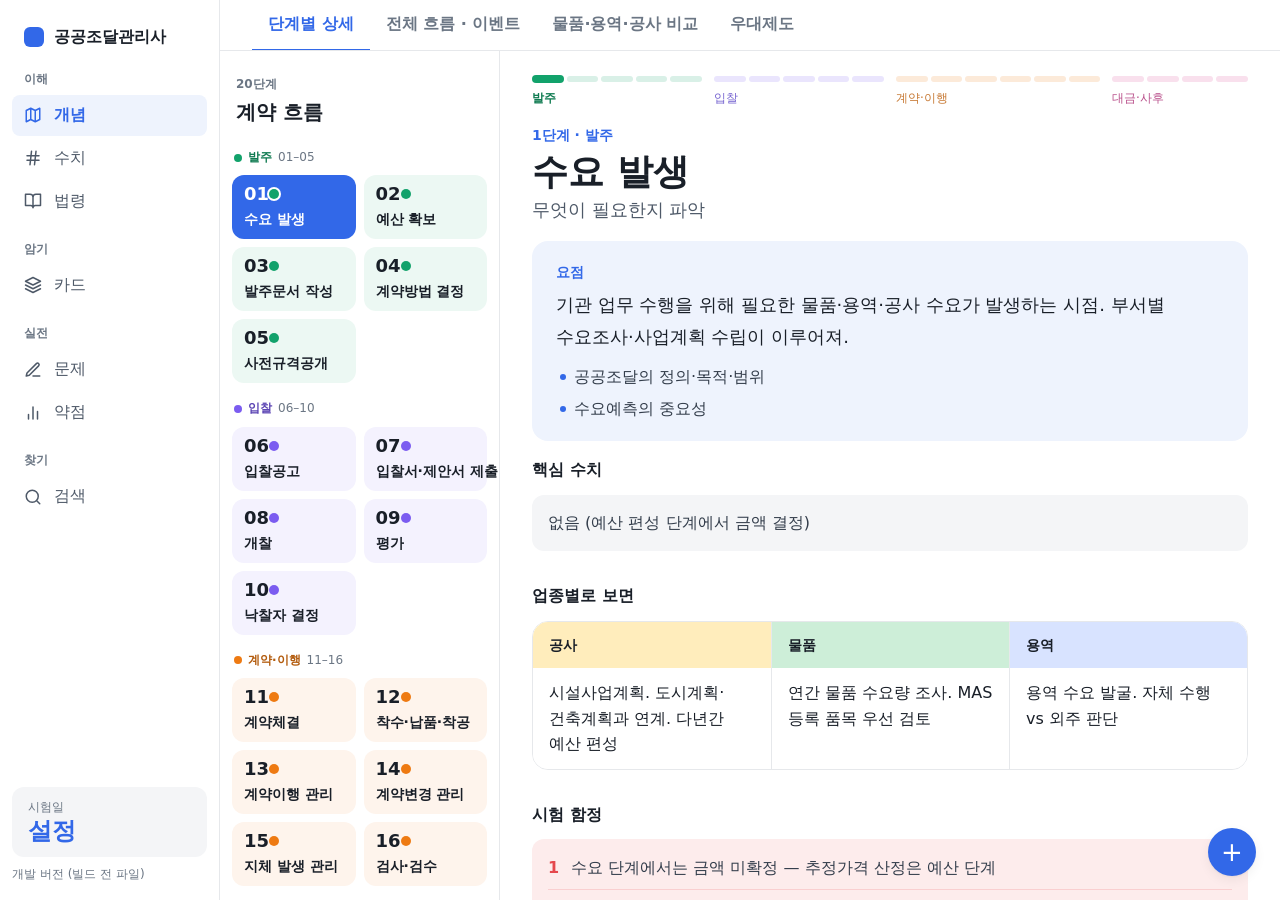
==== commit a1a2c9e1: "게임 삭제: 조달 게임(game.html)·조달 여정(journey.js) 제거 원문 대조를 거치지 않은 문제가 많아 틀린 내용을 외울 위험이 있어 앱에서 뺌(git 기록에는 남음" ====
--- a/index.html
+++ b/index.html
@@ -17,10 +17,9 @@
     <button data-mode="read" class="tab-btn" data-act="tab" data-tab="num_tab"><svg width="18" height="18" viewBox="0 0 24 24" fill="none" stroke="currentColor" stroke-width="2" stroke-linecap="round" stroke-linejoin="round"><path d="M4 9h16M4 15h16M10 3l-2 18M16 3l-2 18"></path></svg><span>수치</span><em>02</em></button>
     <button data-mode="read" class="tab-btn" data-act="tab" data-tab="law_tab"><svg width="18" height="18" viewBox="0 0 24 24" fill="none" stroke="currentColor" stroke-width="2" stroke-linecap="round" stroke-linejoin="round"><path d="M2 3h6a4 4 0 0 1 4 4v14a3 3 0 0 0-3-3H2zM22 3h-6a4 4 0 0 0-4 4v14a3 3 0 0 1 3-3h7z"></path></svg><span>법령</span><em>03</em></button>
     <div class="sb-group" data-mode="drill">암기</div>
-    <button data-mode="drill" class="tab-btn" data-act="tab" data-tab="fc_tab"><svg width="18" height="18" viewBox="0 0 24 24" fill="none" stroke="currentColor" stroke-width="2" stroke-linecap="round" stroke-linejoin="round"><path d="M12 2L2 7l10 5 10-5-10-5zM2 17l10 5 10-5M2 12l10 5 10-5"></path></svg><span>카드</span><em>05</em></button>
-    <button data-mode="drill" class="tab-btn" data-act="tab" data-tab="game_tab"><svg width="18" height="18" viewBox="0 0 24 24" fill="none" stroke="currentColor" stroke-width="2" stroke-linecap="round" stroke-linejoin="round"><path d="M4 2h16a2 2 0 0 1 2 2v16a2 2 0 0 1-2 2H4a2 2 0 0 1-2-2V4a2 2 0 0 1 2-2zM8 8h.01M16 8h.01M8 16h.01M16 16h.01M12 12h.01"></path></svg><span>게임</span><em>08</em></button>
+    <button data-mode="drill" class="tab-btn" data-act="tab" data-tab="fc_tab"><svg width="18" height="18" viewBox="0 0 24 24" fill="none" stroke="currentColor" stroke-width="2" stroke-linecap="round" stroke-linejoin="round"><path d="M12 2L2 7l10 5 10-5-10-5zM2 17l10 5 10-5M2 12l10 5 10-5"></path></svg><span>카드</span><em>04</em></button>
     <div class="sb-group" data-mode="test">실전</div>
-    <button data-mode="test" class="tab-btn" data-act="tab" data-tab="quiz_tab"><svg width="18" height="18" viewBox="0 0 24 24" fill="none" stroke="currentColor" stroke-width="2" stroke-linecap="round" stroke-linejoin="round"><path d="M12 20h9M16.5 3.5a2.1 2.1 0 0 1 3 3L7 19l-4 1 1-4z"></path></svg><span>문제</span><em>04</em></button>
+    <button data-mode="test" class="tab-btn" data-act="tab" data-tab="quiz_tab"><svg width="18" height="18" viewBox="0 0 24 24" fill="none" stroke="currentColor" stroke-width="2" stroke-linecap="round" stroke-linejoin="round"><path d="M12 20h9M16.5 3.5a2.1 2.1 0 0 1 3 3L7 19l-4 1 1-4z"></path></svg><span>문제</span><em>05</em></button>
     <button data-mode="test" class="tab-btn" data-act="tab" data-tab="weak_tab"><svg width="18" height="18" viewBox="0 0 24 24" fill="none" stroke="currentColor" stroke-width="2" stroke-linecap="round" stroke-linejoin="round"><path d="M18 20V10M12 20V4M6 20v-6"></path></svg><span>약점</span><em>06</em></button>
     <div class="sb-group">찾기</div>
     <button class="tab-btn" data-act="tab" data-tab="search_tab"><svg width="18" height="18" viewBox="0 0 24 24" fill="none" stroke="currentColor" stroke-width="2" stroke-linecap="round" stroke-linejoin="round"><path d="M21 21l-4.35-4.35M11 19a8 8 0 1 0 0-16 8 8 0 0 0 0 16z"></path></svg><span>검색</span><em>07</em></button>
@@ -312,8 +311,6 @@
   <div class="page-wrap" id="weak_root"></div>
 </div>
 
-<!-- 조달게임 (iframe 격리 실행) -->
-
 <!-- 법령 탭 -->
 <div class="tab-content" id="law_tab" data-mode="read">
 <div class="page-wrap">
@@ -441,9 +438,6 @@
   <div class="srch-res" id="srchRes"></div>
 </div>
 
-<div class="tab-content" id="game_tab" data-mode="drill">
-  <iframe id="gameFrame" title="조달게임"></iframe>
-</div>
 <aside class="side-memo" aria-label="탭 메모">
   <div class="sd-note"><div class="sd-note-hd"><span class="sd-note-lbl" id="sideMemoLbl">메모</span><button class="sd-note-bold" data-act="bold" aria-label="굵게">B</button></div>
   <div class="sd-note-ed" id="sideMemo" contenteditable="true" data-placeholder="공부하면서 떠오른 걸 적어 두세요. 탭마다 따로 저장돼요."></div></div>
--- a/css/app.css
+++ b/css/app.css
@@ -603,9 +603,7 @@
 .srch-card .ans b{color:var(--text)}
 .srch-empty{padding:48px 0;font-size:16px;color:var(--text-3)}
 
-/* ── 게임 · 포스트잇 · 메모 칸 ── */
-#game_tab{background:var(--bg)}
-#gameFrame{display:block;width:100%;height:100%;border:0}
+/* ── 포스트잇 · 메모 칸 ── */
 #new-sticky-btn{position:fixed;right:24px;bottom:24px;z-index:9999;width:48px;height:48px;border:0;border-radius:50%;background:var(--accent);color:#fff;font-size:26px;line-height:1;box-shadow:var(--shadow);cursor:pointer}
 #new-sticky-btn:hover{background:var(--accent-strong)}
 .sticky-note{position:fixed;display:flex;flex-direction:column;width:200px;border-radius:var(--r-md);background:var(--memo);box-shadow:var(--shadow);overflow:hidden;user-select:none}
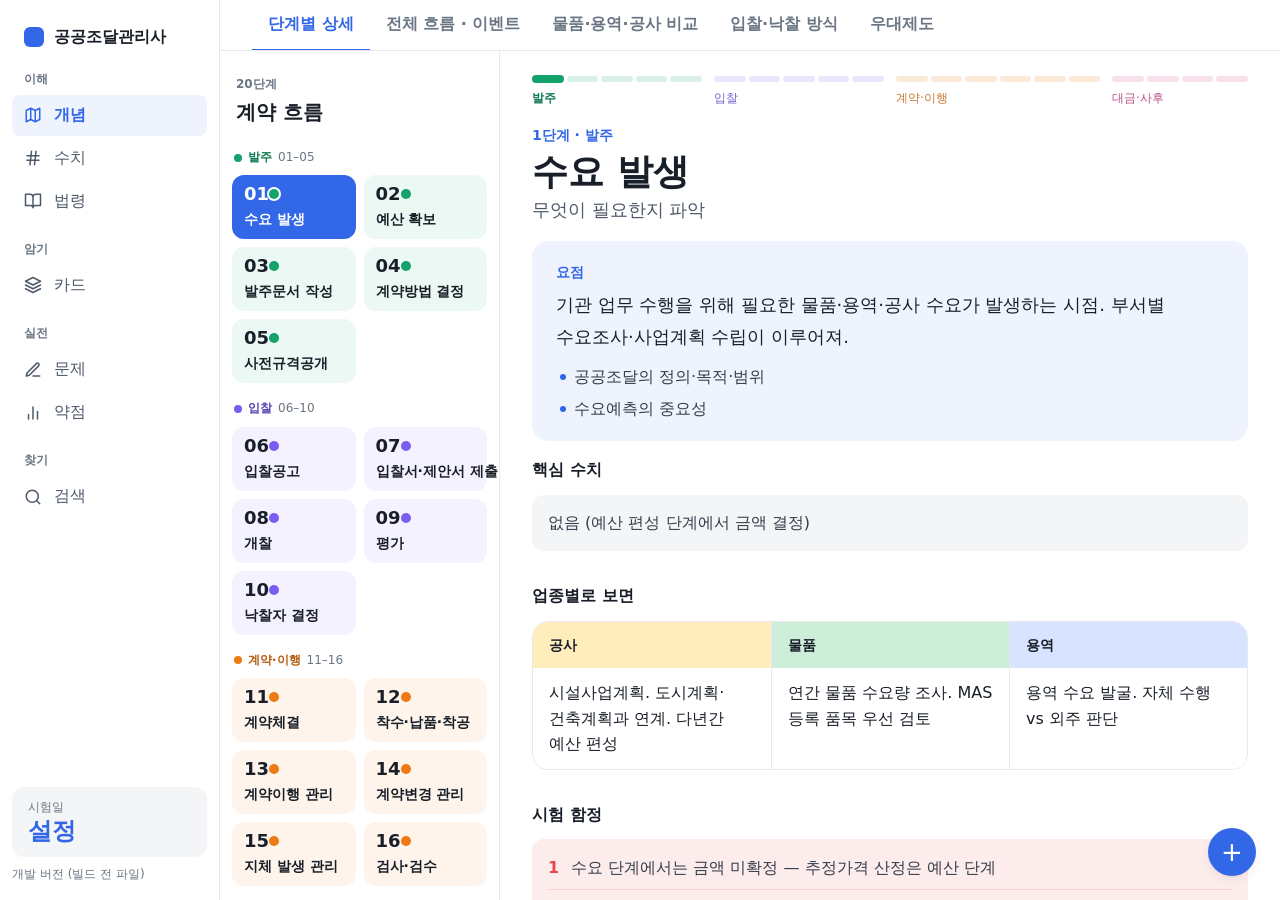
==== commit 660ae9a4: "개념 탭에 '입찰·낙찰 방식' 정리 페이지 추가 경쟁 방법(일반·제한·지명·수의), 입찰 형태(총액·내역, 2단계, 일괄·대안·기술제안, MAS 2단계), 낙찰자 선정방식(적격심사" ====
--- a/index.html
+++ b/index.html
@@ -36,11 +36,114 @@
     <button class="sub-btn active" data-sub="sub_step" data-act="sub">단계별 상세</button>
     <button class="sub-btn" data-sub="sub_flow" data-act="sub">전체 흐름 · 이벤트</button>
     <button class="sub-btn" data-sub="sub_cmp" data-act="sub">물품·용역·공사 비교</button>
+    <button class="sub-btn" data-sub="sub_bid" data-act="sub">입찰·낙찰 방식</button>
     <button class="sub-btn" data-sub="sub_pref" data-act="sub">우대제도</button>
   </div>
   <div class="sub-content active" id="sub_step"><div class="sp-wrap"><div class="sp-index" id="step_index"></div><div class="sp-detail" id="step_root"></div></div></div>
   <div class="sub-content" id="sub_flow"><div class="page-wrap" id="flow_root"></div></div>
   <div class="sub-content" id="sub_cmp"><div class="page-wrap" id="cmp_root"></div></div>
+
+  <div class="sub-content" id="sub_bid">
+<div class="page-wrap pref">
+<div class="page-title">입찰 방식 · 낙찰자 선정방식</div>
+<p class="page-sub mb-6"><b>입찰 방식</b> = 누가 참가하고 어떻게 내나 / <b>낙찰자 선정방식</b> = 들어온 입찰 중 누구를 뽑나</p>
+<p class="page-sub page-note">※ 국가계약법 시행령(시행 2026.6.3.) 원문 대조. 낙찰 <b>방법</b>은 추정가격으로 정하고, 낙찰 <b>기준</b>은 예정가격(예정가격 이하·낙찰하한율)</p>
+
+<!-- ── 경쟁 방법 ── -->
+<div class="section-hd" style="--sc:#3268E8"><div class="s-icon"></div>① 누가 참가하나 — 경쟁 방법</div>
+<div class="tbl-wrap">
+  <table class="cmp">
+    <thead><tr><th>방식</th><th>핵심</th><th>외울 것</th></tr></thead>
+    <tbody>
+    <tr><td>일반경쟁</td><td>자격 갖춘 누구나 참가 — <b>원칙</b>, 공정성 최고</td><td>법 제7조①</td></tr>
+    <tr><td>제한경쟁</td><td>시공능력·실적·기술·지역·중소기업자 등으로 자격 제한</td><td>시행령 §21</td></tr>
+    <tr><td>지명경쟁</td><td>특수 설비·기술 보유자가 <b>10인 이내</b>일 때 등 특정 업체 지명</td><td class="v-up">5인 이상 지명 · 2인 이상 신청 (§23·§24)</td></tr>
+    <tr><td>수의계약</td><td>경쟁 없이 한 곳과 계약 (소액·긴급·특수)</td><td class="v-up">종합공사 4억↓ · 전문 2억↓ · 그 밖 공사 1.6억↓ · 물품·용역 2천만↓ (§26)</td></tr>
+    </tbody>
+  </table>
+</div>
+<p class="pref-note">수의계약 견적: 원칙 2인 이상 · <b>2천만원 이하</b> 1인 견적 가능(여성·장애인·사회적기업 등은 <b>5천만원 이하</b>) (§30①)</p>
+
+<!-- ── 입찰 형태 ── -->
+<div class="section-hd" style="--sc:#1F8A4C"><div class="s-icon"></div>② 어떻게 내나 — 입찰 형태</div>
+<div class="tbl-wrap">
+  <table class="cmp">
+    <thead><tr><th>방식</th><th>핵심</th><th>근거</th></tr></thead>
+    <tbody>
+    <tr><td>총액 · 내역입찰</td><td>공사는 산출내역서를 냄 — 추정가격 <b>100억 이상</b>은 입찰 때, 100억 미만은 낙찰 후 착공신고 때</td><td>§14⑥</td></tr>
+    <tr><td>2단계 경쟁</td><td>규격·기술입찰 먼저 → 적격자만 가격입찰 (물품·용역). 동시에 내고 규격 적격자 가격만 여는 방식도 있음</td><td>§18</td></tr>
+    <tr><td>일괄입찰 (턴키)</td><td>입찰 때 설계서까지 만들어 제출 — 설계+시공 한 업체</td><td>§79①5</td></tr>
+    <tr><td>대안입찰</td><td>정부 원안과 함께 더 싸고 공기가 길지 않은 대안 설계 허용</td><td>§79①3·4</td></tr>
+    <tr><td>기술제안입찰</td><td>발주기관 설계서를 보고 공사비 절감·공기단축 등 기술제안서 제출 (실시설계 / 기본설계)</td><td>§98</td></tr>
+    <tr><td>MAS 2단계경쟁</td><td>다수공급자 계약업체끼리 한 번 더 경쟁 — 중소기업자간 경쟁제품 <b>1억↑</b>, 그 밖 물품 <b>5천만↑</b></td><td>MAS 업무처리규정 §49①</td></tr>
+    </tbody>
+  </table>
+</div>
+<p class="pref-note">대형공사 = 총공사비 <b>300억 이상</b> 신규복합공종공사 · 300억 미만이라도 일괄·대안이 유리하면 특정공사 (§79①1·2)</p>
+
+<!-- ── 낙찰자 선정 ── -->
+<div class="section-hd" style="--sc:#D9730D"><div class="s-icon"></div>③ 누구를 뽑나 — 낙찰자 선정방식</div>
+<div class="tbl-wrap">
+  <table class="cmp">
+    <thead><tr><th>방식</th><th>누구를 뽑나</th><th>대상</th><th>근거</th></tr></thead>
+    <tbody>
+    <tr><td>적격심사</td><td>예정가격 이하 <b>최저가부터</b> 이행능력 심사 → 통과하면 낙찰</td><td>기본 방식 (공사 100억 미만 등)</td><td>§42①⑤</td></tr>
+    <tr><td>최저가</td><td>예정가격 이하 최저가 입찰자</td><td>2단계 경쟁(§18) 입찰</td><td>§42③</td></tr>
+    <tr><td>종합심사낙찰제</td><td>가격+공사수행능력+사회적 책임 <b>합산점수 최고</b></td><td>공사 100억↑ 등</td><td>§42④</td></tr>
+    <tr><td>협상에 의한 계약</td><td>제안서 평가 → 협상적격자와 협상 → 가장 유리한 자</td><td>물품·용역 (전문성·기술성·긴급성)</td><td>§43</td></tr>
+    <tr><td>경쟁적 대화</td><td>대화로 세부내용 확정 → 제안서 평가 → 가장 유리한 자</td><td>요구사항을 미리 정하기 어려운 물품·용역</td><td>§43의3</td></tr>
+    <tr><td>품질 등 종합</td><td>가격 외 품질 등을 참작해 가장 경제성 있는 가격</td><td>물품</td><td>§44</td></tr>
+    <tr><td>다량물품 매각</td><td>예정가격 이상 <b>최고가</b>부터 수량 찰 때까지</td><td>희망수량 경쟁 매각</td><td>§45</td></tr>
+    </tbody>
+  </table>
+</div>
+
+<div class="pref-card" style="--pc:#3268E8">
+  <div class="pref-card-hd">적격심사 — 최저가부터 차례로</div>
+  <table class="kv">
+    <tbody><tr><th>통과점수</th><td>공사 <b>95점</b> · 조달청 물품 <b>85점</b> · 중소기업자간 경쟁제품(이행능력심사) <b>88점</b></td></tr>
+    <tr><th>절차</th><td>서류 제출 <b>5일 이상</b> → 보완 <b>3일 이상</b> → 심사 <b>7일 이내</b>(3일 연장)</td></tr>
+    <tr><th>심사 항목</th><td>이행실적·기술능력·재무상태·신인도 + 입찰가격</td></tr>
+  </tbody></table>
+  <div class="tbl-wrap mb-0">
+  <table class="cmp">
+    <thead><tr><th>낙찰하한율 대상</th><th class="c">하한율</th></tr></thead>
+    <tbody>
+    <tr><td>공사 10억 미만</td><td class="c v-up">89.745%</td></tr>
+    <tr><td>공사 10억~50억</td><td class="c v-up">88.745%</td></tr>
+    <tr><td>공사 50억~100억</td><td class="c v-up">87.495%</td></tr>
+    <tr><td>공사 100억 이상</td><td class="c">없음 → 종합심사</td></tr>
+    <tr><td>물품(조달청) 고시금액 이상</td><td class="c v-up">82.495%</td></tr>
+    <tr><td>물품(조달청) 고시금액 미만</td><td class="c v-up">86.245%</td></tr>
+    <tr><td>물품 중소기업자간 경쟁제품</td><td class="c v-up">89.995%</td></tr>
+    </tbody>
+  </table>
+  </div>
+  <p class="law-alert-foot">공사는 건설·전기·정보통신·소방·국가유산공사 공통, 2026.1.30 입찰공고분부터. 하한율보다 낮게 쓰면 낙찰 대상에서 빠짐.</p>
+</div>
+
+<div class="pref-card" style="--pc:#D9730D">
+  <div class="pref-card-hd">종합심사낙찰제 — 합산점수 최고</div>
+  <table class="kv">
+    <tbody><tr><th>공사</th><td>추정가격 <b>100억 이상</b> · 국가유산청장이 정하는 국가유산수리</td></tr>
+    <tr><th>용역</th><td>건설사업관리 <b>50억↑</b> · 기본계획·기본설계 <b>30억↑</b> · 실시설계 <b>40억↑</b></td></tr>
+    <tr class="pt"><th>시험 포인트</th><td>공사는 <b>100억</b>에서 갈림 — 미만 적격심사, 이상 종합심사</td></tr>
+  </tbody></table>
+</div>
+
+<div class="pref-card" style="--pc:#1F8A4C">
+  <div class="pref-card-hd">협상에 의한 계약 — 전문 용역(IT 등)</div>
+  <table class="kv">
+    <tbody><tr><th>배점</th><td>기술 <b>70</b> : 가격 <b>30</b> 기본 (사업 특성에 따라 조정)</td></tr>
+    <tr><th>협상적격자</th><td>기술점수 배점의 <b>85% 이상</b> + 예산(예정가격) 이하</td></tr>
+    <tr><th>협상기간</th><td>통보일부터 <b>15일</b> 이내, 안 되면 10일 범위 연장</td></tr>
+    <tr><th>공고</th><td>제안서 마감 <b>40일 전</b> (고시금액 미만 등 10일 전)</td></tr>
+    <tr class="pt"><th>시험 포인트</th><td>지식기반사업(엔지니어링·정보통신·정보화 등)은 협상 우선 적용 가능 (§43의2)</td></tr>
+  </tbody></table>
+</div>
+
+</div>
+  </div>
 
   <div class="sub-content" id="sub_pref">
 <div class="page-wrap pref">
@@ -63,7 +166,7 @@
     <tr><td>공사 소액수의</td><td><s>1억원 미만</s></td><td><b class="new">종합 4억 · 전문 2억 · 기타 1.6억원 이하</b></td><td>국가계약법 시행령 §26①5호가목1)</td></tr>
     <tr><td>혁신제품 지정기간</td><td><s>2년</s><br><s>근거: 정부혁신법</s></td><td><b class="new">기본 3년</b> + 연장 최대 3년(1차 1년, 2차 2년)<br><span class="dim">'정부혁신법'이라는 법률은 없음</span></td><td>조달사업법 §27 · 시행령 §33 / 국가계약법 시행령 §26①5호사목</td></tr>
     <tr><td>우수조달물품 지정기간</td><td>3년, 연장 최대 3년(총 6년)</td><td>지정 3년, 연장은 종합평가에 따라 <b class="new">1~3년 차등</b>(2019년부터 10년 상한 폐지)<br><span class="dim">'총 6년'은 수의계약 가능 기간의 상한(§26②)으로는 맞음</span></td><td>우수조달물품 지정관리규정 / 국가계약법 시행령 §26②</td></tr>
-    <tr><td>중증장애인생산품 · 기본 소액수의 2천만원</td><td colspan="2"><span class="ok">✔ 변동 없음</span> — 금액 제한 없이 수의, 의무구매 1% 이상 / 물품·용역 2천만원 이하</td><td>§26①4호다목 / §26①5호가목2)</td></tr>
+    <tr><td>중증장애인생산품 · 기본 소액수의 2천만원</td><td colspan="2"><span class="ok">✔ 변동 없음</span> — 금액 제한 없이 수의 / 물품·용역 2천만원 이하. 단, 중증장애인생산품 구매목표는 2024년 개정으로 총구매액(공사 제외)의 2% 범위에서 보건복지부장관이 정하는 비율 이상</td><td>§26①4호다목 / §26①5호가목2)</td></tr>
     </tbody>
   </table>
   </div>
@@ -81,10 +184,10 @@
     <tr><td>여성기업</td><td class="c v-up">1억원 이하</td><td class="c">5천만원까지</td><td>여성기업지원법 §2 확인기업</td></tr>
     <tr><td>장애인기업</td><td class="c v-up">1억원 이하</td><td class="c">5천만원까지</td><td>장애인기업활동촉진법 §2</td></tr>
     <tr><td>사회적기업 등</td><td class="c v-up">1억원 이하</td><td class="c">5천만원까지</td><td>사회적협동조합·자활기업·마을기업 포함</td></tr>
-    <tr><td>청년창업기업</td><td class="c v-up">5천만원 이하</td><td class="c">—</td><td>중소기업창업지원법 §2</td></tr>
-    <tr><td>중증장애인생산품</td><td class="c v-free">제한 없음</td><td class="c">—</td><td>생산시설과 직접 계약 · 의무구매 1%</td></tr>
+    <tr><td>청년창업기업</td><td class="c v-up">5천만원 이하</td><td class="c">가능(한도 전부)</td><td>중소기업창업지원법 §2</td></tr>
+    <tr><td>중증장애인생산품</td><td class="c v-free">제한 없음</td><td class="c">—</td><td>생산시설과 직접 계약 · 구매목표(총구매액의 2% 범위, 복지부 고시 비율)</td></tr>
     <tr><td>우수조달물품</td><td class="c v-free">제한 없음</td><td class="c">—</td><td>인증 유효기간 내, 최대 6년</td></tr>
-    <tr><td>혁신제품</td><td class="c v-free">제한 없음</td><td class="c">—</td><td>혁신장터 · 지정기간 내</td></tr>
+    <tr><td>혁신제품</td><td class="c v-free">제한 없음</td><td class="c">가능</td><td>혁신장터 · 지정기간 내</td></tr>
     <tr><td>녹색제품</td><td class="c v-none">한도 변화 없음</td><td class="c">—</td><td>의무구매 방식</td></tr>
     </tbody>
   </table>
@@ -120,7 +223,7 @@
   <table class="kv">
     <tbody><tr><th>근거</th><td>중증장애인생산품 우선구매 특별법 / 국가계약법 시행령 §26①4호다목</td></tr>
     <tr><th>핵심</th><td class="v-free">금액 제한 없이 수의계약 가능 (의무구매 대상)</td></tr>
-    <tr><th>구매목표</th><td>총 구매액의 <b>1% 이상</b> 의무구매</td></tr>
+    <tr><th>구매목표</th><td>총구매액(공사 제외)의 <b>2% 범위에서 보건복지부장관이 정하는 비율 이상</b> 구매목표</td></tr>
     <tr class="pt"><th>시험 포인트</th><td>장애인<b>기업</b>(1억 이하) vs 중증장애인<b>생산품</b>(금액 무제한) 혼동 주의</td></tr>
   </tbody></table>
 </div>
@@ -177,7 +280,7 @@
 <tr><td class="nm">⑥ 협상계약 체결 기한</td><td class="old">5일 이내</td><td class="new">협상 성립(낙찰통지) 후 10일 이내</td></tr>
 <tr><td class="nm">⑦ 사전규격공개</td><td class="old">—</td><td class="new">국가계약: 물품·용역 경쟁입찰은 금액 관계없이 5일(긴급 3일) 공개(집행기준 제77조) · 지방계약: 5천만원 미만·긴급·비밀 등 면제(지방계약법 시행령 제32조의2)</td></tr>
 </tbody></table>
-<div class="rev-note">※ 공사 적격심사 하한율은 50~100억 2025.10.30, 그 밖의 구간 2026.1.30 입찰공고분부터 적용 — 실제 시험은 공고문의 출제 기준 시점을 반드시 확인. 협상계약 10일은 공사입찰유의서 §19(낙찰통지 후 10일) 기준.</div>
+<div class="rev-note">※ 공사 적격심사 하한율(입찰가격 평점식 개정)은 모든 구간 2026.1.30 입찰공고분부터 적용(적격심사기준 부칙 제796호) — 실제 시험은 공고문의 출제 기준 시점을 반드시 확인. 낙찰통지 후 10일은 공사입찰유의서 §19, 협상 성립 후 10일은 협상에 의한 계약체결기준 §15① 기준.</div>
 </div>
 
 
@@ -190,12 +293,20 @@
   <div class="card" style="--c:#FFC94D"><div class="num">50<span class="unit">%</span></div><div class="card-label">저가낙찰 이행보증</div><div class="card-desc">예정가격 70% 미만 저가낙찰 공사 → 이행보증 50%로 상향</div></div>
   <div class="card" style="--c:#FFA26B"><div class="num">3<span class="unit">%</span></div><div class="card-label">하자보수보증금 (물품)</div><div class="card-desc">필요 시 계약금액의 3%</div></div>
   <div class="card" style="--c:#FFA26B"><div class="num">2<span class="unit">%</span></div><div class="card-label">하자보수보증금 (용역)</div><div class="card-desc">필요 시 계약금액의 2%</div></div>
-  <div class="card" style="--c:#FFA26B"><div class="num">공종별</div><div class="card-label">하자보수보증금 (공사)</div><div class="card-desc">공종별 하자보수보증률·담보기간 별도 적용</div></div>
+  <div class="card" style="--c:#FFA26B"><div class="num">2~10<span class="unit">%</span></div><div class="card-label">하자보수보증금 (공사)</div><div class="card-desc">계약금액의 2~10% 범위(시행령 제62조①) — 실제 율은 공종별로 5·4·3·2%, 바로 아래 묶음 참고</div></div>
+</div>
+
+<div class="section-hd" style="--sc:#FFA26B"><div class="s-icon"></div>공사 하자보수보증금률 (공종별, 계약금액 대비)</div>
+<div class="grid">
+  <div class="card" style="--c:#FFA26B"><div class="num">5<span class="unit">%</span></div><div class="card-label">하자보수보증금률 — 중요 구조물·조경공사</div><div class="card-desc">철도·댐·터널·철강교 설치·발전설비·교량·상하수도 구조물 등 중요 구조물 공사, 조경공사 (시행규칙 제72조①, 여러 공종이 섞이면 주된 공종 기준)</div></div>
+  <div class="card" style="--c:#FFA26B"><div class="num">4<span class="unit">%</span></div><div class="card-label">하자보수보증금률 — 공항·항만 등 공사</div><div class="card-desc">공항·항만·삭도(케이블카 등) 설치·방파제·사방·간척 등 공사 (시행규칙 제72조①, 여러 공종이 섞이면 주된 공종 기준)</div></div>
+  <div class="card" style="--c:#FFA26B"><div class="num">3<span class="unit">%</span></div><div class="card-label">하자보수보증금률 — 도로·일반건축 등 공사</div><div class="card-desc">관개수로·도로(포장공사 포함)·매립·상하수도 관로·하천·일반건축 등 공사 (시행규칙 제72조①, 여러 공종이 섞이면 주된 공종 기준)</div></div>
+  <div class="card" style="--c:#FFA26B"><div class="num">2<span class="unit">%</span></div><div class="card-label">하자보수보증금률 — 그 밖의 공사</div><div class="card-desc">위 세 가지에 해당하지 않는 공사 (시행규칙 제72조①, 여러 공종이 섞이면 주된 공종 기준)</div></div>
 </div>
 
 <div class="section-hd" style="--sc:#86D4A0"><div class="s-icon"></div>선금 — 총 한도</div>
 <div class="grid">
-  <div class="card" style="--c:#86D4A0"><div class="num">70<span class="unit">%</span></div><div class="card-label">선금 총 한도</div><div class="card-desc">계약금액의 70% 초과 불가. 선급금보증서 제출 필수</div></div>
+  <div class="card" style="--c:#86D4A0"><div class="num">70<span class="unit">%</span></div><div class="card-label">선금 총 한도</div><div class="card-desc">계약금액의 70% 초과 불가. 선금액+약정이자상당액 이상의 보증서 제출(국가·지자체·공기업 등과의 계약은 면제)</div></div>
 </div>
 
 <div class="section-hd" style="--sc:#86D4A0"><div class="s-icon"></div>공사 선금 — 최초 신청 시 지급액</div>
@@ -244,7 +355,7 @@
   <div class="card" style="--c:#1F8A4C"><div class="num">5<span class="unit">일</span></div><div class="card-label">기성대가 지급 기한</div><div class="card-desc">기성검사 완료일부터 5일 이내 지급(그 뒤에 청구하면 청구일부터 5일)</div></div>
   <div class="card" style="--c:#1F8A4C"><div class="num">5<span class="unit">일</span></div><div class="card-label">대금 지급 (검사 후 청구)</div><div class="card-desc">청구일부터 5일 이내 지급</div></div>
   <div class="card" style="--c:#1F8A4C"><div class="num">3<span class="unit">일</span></div><div class="card-label">불가항력 지급</div><div class="card-desc">불가항력 사유 소멸일부터 3일 이내</div></div>
-  <div class="card" style="--c:#1F8A4C"><div class="num">30<span class="unit">일</span></div><div class="card-label">기성대가 지급 주기</div><div class="card-desc">장기계약은 적어도 30일마다 기성대가 지급 원칙</div></div>
+  <div class="card" style="--c:#1F8A4C"><div class="num">30<span class="unit">일</span></div><div class="card-label">기성대가 지급 주기</div><div class="card-desc">기성·기납부분 대가는 적어도 30일마다 지급</div></div>
   <div class="card" style="--c:#1F8A4C"><div class="num">7<span class="unit">일</span></div><div class="card-label">입찰공고 기간 (원칙)</div><div class="card-desc">입찰서 제출마감일 전일부터 기산해 7일 전까지 공고 · 재공고·긴급은 5일 전까지</div></div>
   <div class="card" style="--c:#1F8A4C"><div class="num">5<span class="unit">일</span></div><div class="card-label">사전규격공개<span class="rev-badge">개정</span></div><div class="card-desc">물품·용역 경쟁입찰은 금액 관계없이 5일간 공개(긴급 3일간) · 그 해에 1회 이상 공개했으면 생략 가능</div></div>
   <div class="card" style="--c:#1F8A4C"><div class="num">10<span class="unit">일</span></div><div class="card-label">계약 체결 기한<span class="rev-badge">개정</span></div><div class="card-desc">낙찰통지(협상 성립) 후 10일 이내 계약 체결</div></div>
@@ -253,37 +364,142 @@
 <div class="section-hd" style="--sc:#86D4A0"><div class="s-icon"></div>물가변동 조정</div>
 <div class="grid">
   <div class="card" style="--c:#86D4A0"><div class="num">90<span class="unit">일</span></div><div class="card-label">조정 가능 시점</div><div class="card-desc">계약 체결일로부터 90일 경과 후 청구 가능</div></div>
-  <div class="card" style="--c:#86D4A0"><div class="num">3<span class="unit">%</span></div><div class="card-label">변동 기준</div><div class="card-desc">물가 3% 이상 변동 시 조정 청구 가능</div></div>
+  <div class="card" style="--c:#86D4A0"><div class="num">3<span class="unit">%</span></div><div class="card-label">변동 기준</div><div class="card-desc">입찰일 기준 품목조정률 또는 지수조정률이 3% 이상 증감 시 조정</div></div>
+  <div class="card" style="--c:#86D4A0"><div class="num">15<span class="unit">%</span></div><div class="card-label">단품 물가조정 (공사)</div><div class="card-desc">특정 자재(순공사비의 0.5% 초과) 가격이 입찰일 기준 15% 이상 증감하면 그 자재만 조정 (시행령 제64조⑥)</div></div>
 </div>
 
 <div class="section-hd" style="--sc:#9DB8FF"><div class="s-icon"></div>공사 하자담보책임기간 (대표)</div>
 <div class="grid">
-  <div class="card" style="--c:#9DB8FF"><div class="num">10<span class="unit">년</span></div><div class="card-label">철근콘크리트·철골</div><div class="card-desc">구조물 핵심 부위</div></div>
-  <div class="card" style="--c:#9DB8FF"><div class="num">3<span class="unit">년</span></div><div class="card-label">방수공사</div><div class="card-desc">방수·단열 등 일반 보호 공사</div></div>
+  <div class="card" style="--c:#9DB8FF"><div class="num">10<span class="unit">년</span></div><div class="card-label">대형 구조부</div><div class="card-desc">대형 교량·터널·댐의 철근콘크리트·철골, 대형공공성 건축물 주요구조부 (그 밖 구조부는 대부분 7년)</div></div>
+  <div class="card" style="--c:#9DB8FF"><div class="num">3<span class="unit">년</span></div><div class="card-label">방수공사</div><div class="card-desc">전문공사 중 방수 (지붕도 3년)</div></div>
   <div class="card" style="--c:#9DB8FF"><div class="num">1<span class="unit">년</span></div><div class="card-label">일반 마감</div><div class="card-desc">도장·타일 등 마감 공사</div></div>
 </div>
 
 <div class="section-hd" style="--sc:#9DB8FF"><div class="s-icon"></div>낙찰·금액 기준</div>
 <div class="grid">
-  <div class="card" style="--c:#9DB8FF"><div class="num">89.745<span class="unit">%</span></div><div class="card-label">적격심사 낙찰하한율 (공사)<span class="rev-badge">개정</span></div><div class="card-desc">10억 미만 89.745% / 10~50억 88.745% / 50~100억 87.495% (2025~26 상향 개정)</div></div>
+  <div class="card" style="--c:#9DB8FF"><div class="num">89.745<span class="unit">%</span></div><div class="card-label">적격심사 낙찰하한율 (공사)<span class="rev-badge">개정</span></div><div class="card-desc">건설공사·전기·정보통신·소방·국가유산공사 공통: 10억 미만 89.745% / 10~50억 88.745% / 50~100억 87.495% · 100억 이상은 종합심사낙찰제 · 모든 구간 2026.1.30 입찰공고분부터 (공종·금액별 표는 아래)</div></div>
   <div class="card" style="--c:#9DB8FF"><div class="num">70<span class="unit">%</span></div><div class="card-label">저가낙찰 기준</div><div class="card-desc">예정가격 70% 미만 → 공사이행보증 50% 적용</div></div>
   <div class="card" style="--c:#9DB8FF"><div class="num">100<span class="unit">억↑</span></div><div class="card-label">종합심사낙찰제<span class="rev-badge">개정</span></div><div class="card-desc">추정가격 100억원 이상 공사에 적용 (시행령 42조④)</div></div>
   <div class="card" style="--c:#9DB8FF"><div class="num">200<span class="unit">억↑</span></div><div class="card-label">PQ 심사기준 구분</div><div class="card-desc">200억 이상 교량·터널·항만 등은 사전심사요령 [별표2] 기준 · PQ 실시 여부는 발주기관이 정함</div></div>
 </div>
+<div class="section-hd" style="--sc:#9DB8FF"><div class="s-icon"></div>수의계약 금액 기준 (추정가격)</div>
+<div class="grid">
+  <div class="card" style="--c:#9DB8FF"><div class="num">4<span class="unit">억 이하</span></div><div class="card-label">종합공사 소액수의</div><div class="card-desc">「건설산업기본법」 종합공사 추정가격 4억원 이하 (시행령 제26조①5호가목1)</div></div>
+  <div class="card" style="--c:#9DB8FF"><div class="num">2<span class="unit">억 이하</span></div><div class="card-label">전문공사 소액수의</div><div class="card-desc">전문공사 추정가격 2억원 이하</div></div>
+  <div class="card" style="--c:#9DB8FF"><div class="num">1.6<span class="unit">억 이하</span></div><div class="card-label">그 밖의 공사 소액수의</div><div class="card-desc">전기·정보통신·소방 등 그 밖의 공사 1억6천만원 이하</div></div>
+  <div class="card" style="--c:#9DB8FF"><div class="num">2천<span class="unit">만원 이하</span></div><div class="card-label">물품·용역 소액수의</div><div class="card-desc">물품 제조·구매·임차, 용역 추정가격 2천만원 이하</div></div>
+  <div class="card" style="--c:#9DB8FF"><div class="num">1<span class="unit">억 이하</span></div><div class="card-label">소기업·우대기업 수의</div><div class="card-desc">2천만원 초과~1억원 이하: 소기업·소상공인, 여성·장애인·사회적기업 등, 특수 지식·기술이 필요한 계약</div></div>
+  <div class="card" style="--c:#9DB8FF"><div class="num">5천<span class="unit">만원 이하</span></div><div class="card-label">청년창업기업·임대차 수의</div><div class="card-desc">청년창업기업과의 물품·용역, 공사·물품·용역이 아닌 임대차 계약 등 5천만원 이하</div></div>
+</div>
+
+<div class="section-hd" style="--sc:#9DB8FF"><div class="s-icon"></div>1인 견적 수의계약</div>
+<div class="grid">
+  <div class="card" style="--c:#9DB8FF"><div class="num">2천<span class="unit">만원 이하</span></div><div class="card-label">1인 견적 (일반)</div><div class="card-desc">추정가격 2천만원 이하는 1인 견적 가능 — 그 밖의 수의계약은 2인 이상 견적이 원칙 (시행령 제30조①)</div></div>
+  <div class="card" style="--c:#9DB8FF"><div class="num">5천<span class="unit">만원 이하</span></div><div class="card-label">1인 견적 (여성·장애인·사회적기업 등)</div><div class="card-desc">우대기업과 계약하면 5천만원 이하까지 1인 견적 가능</div></div>
+</div>
+
+<div class="section-hd" style="--sc:#86D4A0"><div class="s-icon"></div>입찰공고 기간 (입찰서 제출마감일 전일부터 거꾸로)</div>
+<div class="grid">
+  <div class="card" style="--c:#86D4A0"><div class="num">7<span class="unit">일</span></div><div class="card-label">공사 10억 미만 공고</div><div class="card-desc">현장설명을 하지 않는 공사, 추정가격 10억원 미만 (시행령 제35조③)</div></div>
+  <div class="card" style="--c:#86D4A0"><div class="num">15<span class="unit">일</span></div><div class="card-label">공사 10억~50억 공고</div><div class="card-desc">현장설명을 하지 않는 공사, 추정가격 10억원 이상 50억원 미만</div></div>
+  <div class="card" style="--c:#86D4A0"><div class="num">40<span class="unit">일</span></div><div class="card-label">공사 50억 이상 공고</div><div class="card-desc">현장설명을 하지 않는 공사, 추정가격 50억원 이상</div></div>
+  <div class="card" style="--c:#86D4A0"><div class="num">40<span class="unit">일</span></div><div class="card-label">협상에 의한 계약 공고</div><div class="card-desc">제안서 제출마감일 전날부터 40일 전 — 고시금액 미만 등은 10일 전까지 (시행령 제35조⑤)</div></div>
+  <div class="card" style="--c:#86D4A0"><div class="num">5<span class="unit">일</span></div><div class="card-label">재공고·긴급 공고</div><div class="card-desc">재공고입찰·긴급한 경우 등은 5일 전까지 (시행령 제35조④)</div></div>
+  <div class="card" style="--c:#86D4A0"><div class="num">30<span class="unit">일</span></div><div class="card-label">PQ 공사 공고</div><div class="card-desc">PQ를 하는 공사입찰은 현장설명일 전일부터 30일 전 (시행령 제35조②)</div></div>
+  <div class="card" style="--c:#86D4A0"><div class="num">40<span class="unit">일</span></div><div class="card-label">국제입찰(GPA) 공고</div><div class="card-desc">특정조달은 40일 전 — 긴급 등 10일, 전자조달 이용 시 5일씩 단축 가능하지만 10일 미만 불가 (특례규정 제11조)</div></div>
+</div>
+
+<div class="section-hd" style="--sc:#86D4A0"><div class="s-icon"></div>현장설명 시기 (입찰서 제출마감일 전일부터)</div>
+<div class="grid">
+  <div class="card" style="--c:#86D4A0"><div class="num">7<span class="unit">일</span></div><div class="card-label">현장설명 (10억 미만)</div><div class="card-desc">공사 추정가격 10억원 미만 (시행령 제14조의2③)</div></div>
+  <div class="card" style="--c:#86D4A0"><div class="num">15<span class="unit">일</span></div><div class="card-label">현장설명 (10억~50억)</div><div class="card-desc">추정가격 10억원 이상 50억원 미만</div></div>
+  <div class="card" style="--c:#86D4A0"><div class="num">33<span class="unit">일</span></div><div class="card-label">현장설명 (50억 이상)</div><div class="card-desc">추정가격 50억원 이상 — 현장설명은 의무가 아니라 "실시할 수 있다"</div></div>
+</div>
+
+<div class="section-hd" style="--sc:#FFA26B"><div class="s-icon"></div>이의신청·분쟁조정 (국가계약법)</div>
+<div class="grid">
+  <div class="card" style="--c:#FFA26B"><div class="num">30<span class="unit">일</span></div><div class="card-label">이의신청 (행위일부터)</div><div class="card-desc">이의신청 원인이 되는 행위가 있었던 날부터 30일 이내 (법 제28조②)</div></div>
+  <div class="card" style="--c:#FFA26B"><div class="num">25<span class="unit">일</span></div><div class="card-label">이의신청 (안 날부터)</div><div class="card-desc">그 행위를 안 날부터 25일 이내</div></div>
+  <div class="card" style="--c:#FFA26B"><div class="num">30<span class="unit">일</span></div><div class="card-label">조정을 위한 재심 청구</div><div class="card-desc">이의신청 결과 통지를 받은 날부터 30일 이내 국가계약분쟁조정위원회에 청구 (법 제28조④)</div></div>
+  <div class="card" style="--c:#FFA26B"><div class="num">15<span class="unit">일</span></div><div class="card-label">조정 후 이의 기간</div><div class="card-desc">조정 완료 후 15일 이내 이의가 없으면 재판상 화해와 같은 효력 (법 제31조③)</div></div>
+  <div class="card" style="--c:#FFA26B"><div class="num">4<span class="unit">억↑</span></div><div class="card-label">이의신청 가능 금액</div><div class="card-desc">추정가격 종합공사 4억원·전문공사 1억원·그 밖 공사 8천만원·물품·용역 5천만원 이상 (시행령 제110조①)</div></div>
+</div>
+
+<div class="section-hd" style="--sc:#FFA26B"><div class="s-icon"></div>부정당업자 제재</div>
+<div class="grid">
+  <div class="card" style="--c:#FFA26B"><div class="num">2<span class="unit">년 이내</span></div><div class="card-label">입찰참가자격 제한 기간</div><div class="card-desc">1개월 이상 2년 이하 — 다른 중앙관서도 제한 (법 제27조①, 시행령 제76조③)</div></div>
+  <div class="card" style="--c:#FFA26B"><div class="num">5<span class="unit">년</span></div><div class="card-label">제재할 수 있는 기간</div><div class="card-desc">위반행위가 끝난 뒤 5년이 지나면 제한 불가 — 담합·뇌물은 7년 (법 제27조④)</div></div>
+  <div class="card" style="--c:#FFA26B"><div class="num">2<span class="unit">년</span></div><div class="card-label">조세포탈 등 유죄</div><div class="card-desc">유죄판결 확정일부터 2년이 지나지 않은 자는 입찰참가자격 제한 (법 제27조의5①)</div></div>
+</div>
+
+<div class="section-hd" style="--sc:#9DB8FF"><div class="s-icon"></div>협상에 의한 계약</div>
+<div class="grid">
+  <div class="card" style="--c:#9DB8FF"><div class="num">70<span class="unit">점</span></div><div class="card-label">기술능력 평가 배점</div><div class="card-desc">기술 70 : 가격 30이 기본(사업 특성에 따라 조정) (협상에 의한 계약체결기준 [별표])</div></div>
+  <div class="card" style="--c:#9DB8FF"><div class="num">85<span class="unit">%</span></div><div class="card-label">협상적격자 기준</div><div class="card-desc">기술능력평가 점수가 배점한도의 85% 이상 + 입찰가격이 사업예산(예정가격) 이하 (협상기준 제8조①)</div></div>
+  <div class="card" style="--c:#9DB8FF"><div class="num">15<span class="unit">일</span></div><div class="card-label">협상기간</div><div class="card-desc">협상대상자에게 통보된 날부터 15일 이내(5일 범위 조정), 안 되면 10일 범위 연장 (협상기준 제13조)</div></div>
+</div>
+
+<div class="section-hd" style="--sc:#9DB8FF"><div class="s-icon"></div>적격심사 절차 (계약예규 적격심사기준)</div>
+<div class="grid">
+  <div class="card" style="--c:#9DB8FF"><div class="num">5<span class="unit">일↑</span></div><div class="card-label">심사서류 제출기한</div><div class="card-desc">최저가 입찰자에게 서류를 요구하며 기한은 통보받은 날부터 5일 이상 (제4조①)</div></div>
+  <div class="card" style="--c:#9DB8FF"><div class="num">3<span class="unit">일↑</span></div><div class="card-label">서류 보완기간</div><div class="card-desc">서류가 빠지거나 불명확하면 3일 이상 기한을 정해 보완 요구 (제4조②)</div></div>
+  <div class="card" style="--c:#9DB8FF"><div class="num">7<span class="unit">일</span></div><div class="card-label">심사 기간</div><div class="card-desc">제출마감일(보완일)부터 7일 이내 심사, 불가피하면 3일 연장 (제7조②)</div></div>
+  <div class="card" style="--c:#9DB8FF"><div class="num">95<span class="unit">점</span></div><div class="card-label">공사 통과점수</div><div class="card-desc">종합평점 95점 이상이면 낙찰 (제8조①) — 조달청 물품 85점, 이행능력심사 88점</div></div>
+</div>
+
+<div class="section-hd" style="--sc:#9DB8FF"><div class="s-icon"></div>종합심사낙찰제 대상 (용역)</div>
+<div class="grid">
+  <div class="card" style="--c:#9DB8FF"><div class="num">50<span class="unit">억↑</span></div><div class="card-label">건설사업관리 용역</div><div class="card-desc">추정가격 50억원 이상 건설사업관리 용역 (시행령 제42조④3호)</div></div>
+  <div class="card" style="--c:#9DB8FF"><div class="num">30<span class="unit">억↑</span></div><div class="card-label">기본계획·기본설계 용역</div><div class="card-desc">건설공사기본계획·기본설계 용역 추정가격 30억원 이상 (제42조④4호)</div></div>
+  <div class="card" style="--c:#9DB8FF"><div class="num">40<span class="unit">억↑</span></div><div class="card-label">실시설계 용역</div><div class="card-desc">실시설계 용역 추정가격 40억원 이상 (제42조④5호)</div></div>
+</div>
+
+<div class="section-hd" style="--sc:#86D4A0"><div class="s-icon"></div>조달청에 계약 요청해야 하는 기준 (국가기관)</div>
+<div class="grid">
+  <div class="card" style="--c:#86D4A0"><div class="num">1<span class="unit">억↑</span></div><div class="card-label">수요물자 구매</div><div class="card-desc">추정가격 1억원 이상(외국산 20만달러 이상) (조달사업법 시행령 제11조①1호)</div></div>
+  <div class="card" style="--c:#86D4A0"><div class="num">30<span class="unit">억↑</span></div><div class="card-label">종합공사 계약</div><div class="card-desc">추정가격 30억원 이상인 「건설산업기본법」 종합공사 (제11조①3호)</div></div>
+  <div class="card" style="--c:#86D4A0"><div class="num">3<span class="unit">억↑</span></div><div class="card-label">전문·전기·정보통신·소방공사</div><div class="card-desc">해당 공사는 추정가격 3억원 이상 (제11조①3호 단서)</div></div>
+</div>
+
+<div class="section-hd" style="--sc:#86D4A0"><div class="s-icon"></div>착공·하도급</div>
+<div class="grid">
+  <div class="card" style="--c:#86D4A0"><div class="num">10<span class="unit">일</span></div><div class="card-label">착공일 (10억 미만)</div><div class="card-desc">계약체결일부터 10일 이전 날짜로 착공일을 정할 수 없음 (공사계약일반조건 제17조②)</div></div>
+  <div class="card" style="--c:#86D4A0"><div class="num">20<span class="unit">일</span></div><div class="card-label">착공일 (10억 이상)</div><div class="card-desc">추정가격 10억원 이상은 계약체결일부터 20일 이전 날짜로 정할 수 없음</div></div>
+  <div class="card" style="--c:#86D4A0"><div class="num">30<span class="unit">일</span></div><div class="card-label">하도급 통보</div><div class="card-desc">하도급계약을 체결(변경·해제)한 날부터 30일 이내 발주자에게 통보 (건설산업기본법 시행령 제32조①)</div></div>
+  <div class="card" style="--c:#86D4A0"><div class="num">10<span class="unit">억 미만</span></div><div class="card-label">종합공사업자 하도급 제한</div><div class="card-desc">1건 공사금액 10억원 미만 건설공사는 종합공사업 등록 건설사업자에게 하도급 불가 (건설산업기본법 제29조④)</div></div>
+</div>
+
+<div class="section-hd" style="--sc:#1F8A4C"><div class="s-icon"></div>우대기업 구매목표 (공공기관)</div>
+<div class="grid">
+  <div class="card" style="--c:#1F8A4C"><div class="num">5<span class="unit">%</span></div><div class="card-label">여성기업 제품</div><div class="card-desc">물품·용역 각 구매총액의 5%, 공사는 3% (여성기업지원법 시행령 제7조①)</div></div>
+  <div class="card" style="--c:#1F8A4C"><div class="num">1<span class="unit">%</span></div><div class="card-label">장애인기업 제품</div><div class="card-desc">제품 구매 총액의 1% 이상 (장애인기업활동 촉진법 시행령 제7조의2)</div></div>
+  <div class="card" style="--c:#1F8A4C"><div class="num">15<span class="unit">%</span></div><div class="card-label">기술개발제품</div><div class="card-desc">중소기업물품 구매액의 15% 이상 (판로지원법 시행령 제12조③)</div></div>
+  <div class="card" style="--c:#1F8A4C"><div class="num">2<span class="unit">% 범위</span></div><div class="card-label">중증장애인생산품</div><div class="card-desc">공사를 제외한 총구매액의 2% 범위에서 보건복지부장관이 정하는 비율 이상 (특별법 제7조③)</div></div>
+</div>
+
+<div class="section-hd" style="--sc:#1F8A4C"><div class="s-icon"></div>그 밖에 자주 나오는 숫자</div>
+<div class="grid">
+  <div class="card" style="--c:#1F8A4C"><div class="num">5<span class="unit">인↑</span></div><div class="card-label">지명경쟁 지명</div><div class="card-desc">5인 이상 지명하고 2인 이상 입찰참가신청이 있어야 함 (시행령 제24조①)</div></div>
+  <div class="card" style="--c:#1F8A4C"><div class="num">±2<span class="unit">%</span></div><div class="card-label">복수예비가격 범위</div><div class="card-desc">조달청: 기초금액의 ±2%(지방계약 ±3%)에서 15개 작성, 4개 추첨 평균이 예정가격 (내자구매업무 처리규정 제30조·제37조)</div></div>
+  <div class="card" style="--c:#1F8A4C"><div class="num">50<span class="unit">%</span></div><div class="card-label">신규비목 단가 (협의 안 될 때)</div><div class="card-desc">정부 요구 설계변경: 설계변경 당시 단가와 그 단가에 낙찰률을 곱한 금액을 합한 금액의 50% (시행령 제65조③3호)</div></div>
+  <div class="card" style="--c:#1F8A4C"><div class="num">3<span class="unit">년</span></div><div class="card-label">우수조달물품 지정기간</div><div class="card-desc">고시일부터 3년, 심사로 3년 범위 연장 가능 (조달사업법 시행령 제30조)</div></div>
+  <div class="card" style="--c:#1F8A4C"><div class="num">1<span class="unit">억↑</span></div><div class="card-label">MAS 2단계경쟁 기준</div><div class="card-desc">1회 납품요구 구매예산 1억원 이상(중소기업자간 경쟁제품) · 그 밖 물품 5천만원 이상 (물품 다수공급자계약 업무처리규정 제49조①)</div></div>
+</div>
+
 <div class="section-hd" style="--sc:#9DB8FF"><div class="s-icon"></div>낙찰하한율 — 공종·금액별 (현행 원문 계산식으로 산출)</div>
 <div class="tbl-wrap floor-tbl"><table><colgroup><col style="width:17%"><col style="width:23%"><col style="width:14%"><col></colgroup>
 <thead><tr><th>구분</th><th>금액 구간</th><th>낙찰하한율</th><th>근거 (통과점수 · 입찰가격 평점식)</th></tr></thead>
 <tbody>
 <tr><td rowspan="4">공사<br><small>건설공사 · 전기·정보통신·소방·국가유산공사</small></td><td>100억 이상</td><td>—</td><td>적격심사 아님 → 종합심사낙찰제 (시행령 제42조④)</td></tr>
-<tr><td>50억 이상 100억 미만</td><td><b>87.495%</b></td><td>95점 · 50 − 2×|90 − 투찰률| (적격심사기준 [별표] 1)</td></tr>
-<tr><td>10억 이상 50억 미만<br><small>전기 등은 10억 이상</small></td><td><b>88.745%</b></td><td>95점 · 70 − 4×|90 − 투찰률| ([별표] 2)</td></tr>
-<tr><td>10억 미만</td><td><b>89.745%</b></td><td>95점 · 80·90 − 20×|90 − 투찰률| (3억 이상·미만, 전기 등 3억~10억은 70 − 20×) ([별표] 2~5)</td></tr>
+<tr><td>50억 이상 100억 미만</td><td><b>87.495%</b></td><td>95점 · 50 − 2×|90 − 투찰률| (적격심사기준 [별표] 2호)</td></tr>
+<tr><td>10억 이상 50억 미만<br><small>전기 등은 10억 이상</small></td><td><b>88.745%</b></td><td>95점 · 70 − 4×|90 − 투찰률| ([별표] 3호 가목)</td></tr>
+<tr><td>10억 미만</td><td><b>89.745%</b></td><td>95점 · 건설공사: 3억~10억 80 − 20×|90 − 투찰률|([별표] 4호), 2억~3억·2억 미만 90 − 20×(5·6호) / 전기·정보통신·소방·국가유산공사: 3억~10억 70 − 20×(3호 나목), 8천만~3억·8천만 미만 90 − 20×(5·6호) — 계산하면 모두 89.745%</td></tr>
 <tr><td rowspan="3">물품<br><small>조달청 적격심사</small></td><td>제조 10억 이상</td><td><b>82.495%</b></td><td>85점 · 55 − 2×|90 − 투찰률| (조달청 물품구매적격심사 세부기준 [별표1])</td></tr>
 <tr><td>제조 고시금액~10억 · 구매 고시금액 이상</td><td><b>82.495%</b></td><td>85점 · 70 − 2×|90 − 투찰률| ([별표2])</td></tr>
 <tr><td>고시금액 미만</td><td><b>86.245%</b></td><td>85점 · 70 − 4×|90 − 투찰률| ([별표3])</td></tr>
 <tr class="grp1"><td>물품<br><small>중소기업자간 경쟁 · 계약이행능력심사</small></td><td>모든 구간</td><td><b>89.995%</b></td><td>88점 · 50·55·70 − 4×|93 − 투찰률| (조달청 계약이행능력심사 세부기준 [별표1~4])</td></tr>
 </tbody></table></div>
-<div class="rev-note">※ 낙찰하한율 = 입찰가격 외 항목이 모두 만점일 때 통과점수에 닿는 가장 낮은 투찰률(예정가격 대비, 소수점 다섯째 자리 반올림 반영). 공사는 50~100억이 2025.10.30, 그 밖의 구간은 2026.1.30 입찰공고분부터(적격심사기준 부칙 제796호). 조달청 시설공사 세부기준(2026.7.1)도 같은 계산식. 용역은 종류(학술·시설·SW·폐기물 등)마다 계산식이 달라 이 표에 넣지 않음.</div>
+<div class="rev-note">※ 낙찰하한율 = 입찰가격 외 항목이 모두 만점일 때 통과점수에 닿는 가장 낮은 투찰률(예정가격 대비, 소수점 다섯째 자리 반올림 반영). 공사는 모든 구간 2026.1.30 입찰공고분부터(적격심사기준 부칙 제796호). 조달청 시설공사 세부기준(2026.7.1)도 같은 계산식. 용역은 종류(학술·시설·SW·폐기물 등)마다 계산식이 달라 이 표에 넣지 않음.</div>
 
 
 </div>
@@ -324,8 +540,8 @@
 <div class="lm"><h4>민법</h4><p>모든 계약의 기초. 성립(청약+승낙)·효력·해제/해지·도급·위임·화해. 공공계약도 사법상 계약 → 민법 보충 적용</p></div>
 <div class="lm"><h4>국가계약법 (국가를 당사자로 하는 계약에 관한 법률)</h4><p>국가기관 계약의 기본법. 추정가격·예정가격, 계약방법, 입찰·낙찰, 계약체결·이행, 이의신청</p></div>
 <div class="lm"><h4>지방계약법</h4><p>지자체·교육청 계약. 구조는 국가계약법과 유사하나 수의계약 한도 등 일부 상이</p></div>
-<div class="lm"><h4>조달사업법</h4><p>조달청 중심. 계약체결 요청(중앙조달), 대금지급, 구매규격 사전공개, 수요기관 지원, 조달 공정성</p></div>
-<div class="lm"><h4>전자조달법</h4><p>나라장터 운영 근거. 전자공고, 전자입찰서, 전자공개수의계약, 하도급 전자처리, 이용제한</p></div>
+<div class="lm"><h4>조달사업법</h4><p>조달청 중심. 계약체결 요청(중앙조달), 대금지급, 우수조달물품·혁신제품 지정, 수요기관 지원, 조달 공정성(불공정 조달행위 조사·거래정지)</p></div>
+<div class="lm"><h4>전자조달법</h4><p>나라장터 운영 근거. 전자공고, 전자입찰서, 전자공개수의계약, 하도급 전자처리, 보증금 전자납부, 이용자등록·인증서 대여 금지</p></div>
 <div class="lm"><h4>공기업·준정부기관 계약사무규칙</h4><p>공공기관 적용. 국제입찰 범위, 중기간 경쟁제품 위탁 예외, 수의계약·이의신청 특칙</p></div>
 </div>
 
@@ -333,7 +549,7 @@
 <tbody><tr><th></th><th>국가계약법</th><th>지방계약법</th></tr>
 <tr><td class="td-key">적용 대상</td><td>국가기관(중앙부처 등)</td><td>지자체·지방교육행정기관</td></tr>
 <tr><td class="td-key">소액 수의 (물품·용역)</td><td>추정가격 2천만원 이하 1인 견적<br>(여성·장애인·사회적기업 등 1억원 이하, 1인 견적은 5천만원까지)</td><td>유사 구조이나 한도·특례 일부 상이 — 공고문 근거 법 확인 필수</td></tr>
-<tr><td class="td-key">분쟁</td><td>국가계약분쟁조정위원회</td><td>지방계약분쟁조정위원회</td></tr>
+<tr><td class="td-key">분쟁</td><td>국가계약분쟁조정위원회</td><td>지방계약심의조정위원회(행정안전부)</td></tr>
 </tbody></table>
 
 <div class="section-hd" style="--sc:#86D4A0"><div class="s-icon"></div>② 계약 흐름 순 — 단계별 조문 발췌</div>
@@ -364,7 +580,7 @@
 <div class="pt">→ 시험 포인트: 100억 경계(개정) / 규모별 하한율(개정) / PQ는 발주기관 재량(200억↑ 교량 등은 [별표2] 기준)</div></div>
 
 <div class="law-flow-step">6. 계약 체결 개정</div>
-<div class="law-cite"><div class="src">국가계약법 §11 + 시행령 §50 + 공사입찰유의서 §19 (발췌·요지)</div>
+<div class="law-cite"><div class="src">국가계약법 §11 + 시행령 §50 + 공사입찰유의서 §19 · 협상에 의한 계약체결기준 §15 (발췌·요지)</div>
 <div class="txt">계약서에는 목적·금액·이행기간·계약보증금·지체상금 등을 기재하고 <b>당사자가 기명·날인 또는 서명</b>함으로써 확정된다. 낙찰자는 낙찰통지(협상 성립) 후 <b>10일 이내</b> 계약을 체결하여야 한다. 계약보증금은 계약금액의 <b>10% 이상</b>(공사 이행보증 등 별도).</div>
 <div class="pt">→ 시험 포인트: 계약서 필수 기재사항 / 체결 기한 10일(개정) / 보증금 10%</div></div>
 
@@ -376,7 +592,7 @@
 <div class="law-flow-step">8. 이행 · 계약변경</div>
 <div class="law-cite"><div class="src">국가계약법 §19 + 시행령 §64~66 (발췌·요지)</div>
 <div class="txt">물가변동·설계변경·그 밖의 계약내용 변경으로 계약금액 조정이 필요한 경우 이를 조정한다. 물가변동 조정은 계약 체결 후 <b>90일 경과</b> + 품목·지수 <b>3% 이상</b> 변동 시 가능.</div>
-<div class="pt">→ 시험 포인트: 조정 3요건(물가변동·설계변경·기타) / 90일+3% 동시 충족</div></div>
+<div class="pt">→ 시험 포인트: 조정 사유 3가지(물가변동·설계변경·그 밖의 계약내용 변경) / 90일+3% 동시 충족</div></div>
 
 <div class="law-flow-step">9. 검사 · 검수</div>
 <div class="law-cite"><div class="src">국가계약법 §14 + 시행령 §55 (발췌·요지)</div>
@@ -390,7 +606,7 @@
 
 <div class="law-flow-step">11. 지체상금 · 하자 · 종결</div>
 <div class="law-cite"><div class="src">시행령 §74 + 시행규칙 §75 + 건설산업기본법 시행령 §30 + 계약예규 (발췌·요지)</div>
-<div class="txt">정당한 이유 없이 이행을 지체하면 <b>지체상금(공사 0.05 / 물품 0.075 / 용역 0.125% 일할)</b>을 계약금액에서 공제하며 한도는 <b>30%</b>. 공사는 하자담보책임기간(철근콘크리트 <b>10년</b> 등) 동안 <b>하자보수보증금</b>을 납부한다.</div>
+<div class="txt">정당한 이유 없이 이행을 지체하면 <b>지체상금(공사 0.05 / 물품 0.075 / 용역 0.125% 일할)</b>을 현금으로 납부하게 하며(대가 등과 상계 가능) 한도는 <b>30%</b>. 공사는 하자담보책임기간(공종별 1~10년 — 대형 교량·터널 구조부 <b>10년</b>, 방수 3년 등) 동안 <b>하자보수보증금</b>을 납부한다.</div>
 <div class="pt">→ 시험 포인트: 율 암기 / 한도 30% / 하자기간은 공종별</div></div>
 
 <div class="section-hd" style="--sc:#FFA26B"><div class="s-icon"></div>③ 6장 공정조달 관리 — 위반 발생 시 사건 순</div>
@@ -412,13 +628,13 @@
 
 <div class="law-flow-step">④ 부당이득 환수 · 불공정행위 제재</div>
 <div class="law-cite"><div class="src">조달사업법 — 불공정 조달행위 (발췌·요지)</div>
-<div class="txt">허위서류·원산지 위반 등 불공정 조달행위로 얻은 <b>부당이득은 환수</b>하고, 가산금을 부과할 수 있다.</div>
+<div class="txt">허위서류·원산지 거짓 표시 등 불공정 조달행위로 얻은 <b>이득은 조달청장이 환수</b>할 수 있다(시정요구와 관계 법령에 따른 처분도 함께).</div>
 <div class="pt">→ 시험 포인트: 부정당 제재(자격 제한)와 부당이득 환수(금전)는 병과 가능</div></div>
 
 <div class="law-flow-step">⑤ 이의신청 · 분쟁조정</div>
 <div class="law-cite"><div class="src">국가계약법 §28~29 (발췌·요지)</div>
-<div class="txt">국제입찰 등 일정 규모 이상 계약에서 불이익을 받은 자는 발주기관에 <b>이의신청</b>할 수 있고, 결과에 불복하면 <b>국가계약분쟁조정위원회</b>에 조정을 청구할 수 있다.</div>
-<div class="pt">→ 시험 포인트: 이의신청 → 조정 2단계 / 지방계약은 지방계약분쟁조정위</div></div>
+<div class="txt">국제입찰 등 일정 규모 이상 계약에서 불이익을 받은 자는 발주기관에 <b>이의신청</b>할 수 있고, 결과에 이의가 있으면 통지를 받은 날부터 30일 이내에 <b>국가계약분쟁조정위원회</b>에 조정을 위한 재심을 청구할 수 있다.</div>
+<div class="pt">→ 시험 포인트: 이의신청 → 조정 2단계 / 지방계약은 지방계약심의조정위원회</div></div>
 
 </div>
 </div>
--- a/css/app.css
+++ b/css/app.css
@@ -353,6 +353,7 @@
 .pref th.c,.pref td.c{white-space:nowrap}
 .pref td.v-base,.pref td.v-up,.pref td.v-free,.pref td.v-none{font-weight:700}
 .pref .v-up{color:var(--accent)}.pref .v-base{color:var(--good)}
+.pref .pref-card .kv+.tbl-wrap{margin-top:12px}
 
 /* ── 법령 ── */
 .lawapi{background:var(--surface);border-radius:var(--r-lg);padding:16px 20px;margin:0 0 24px}
